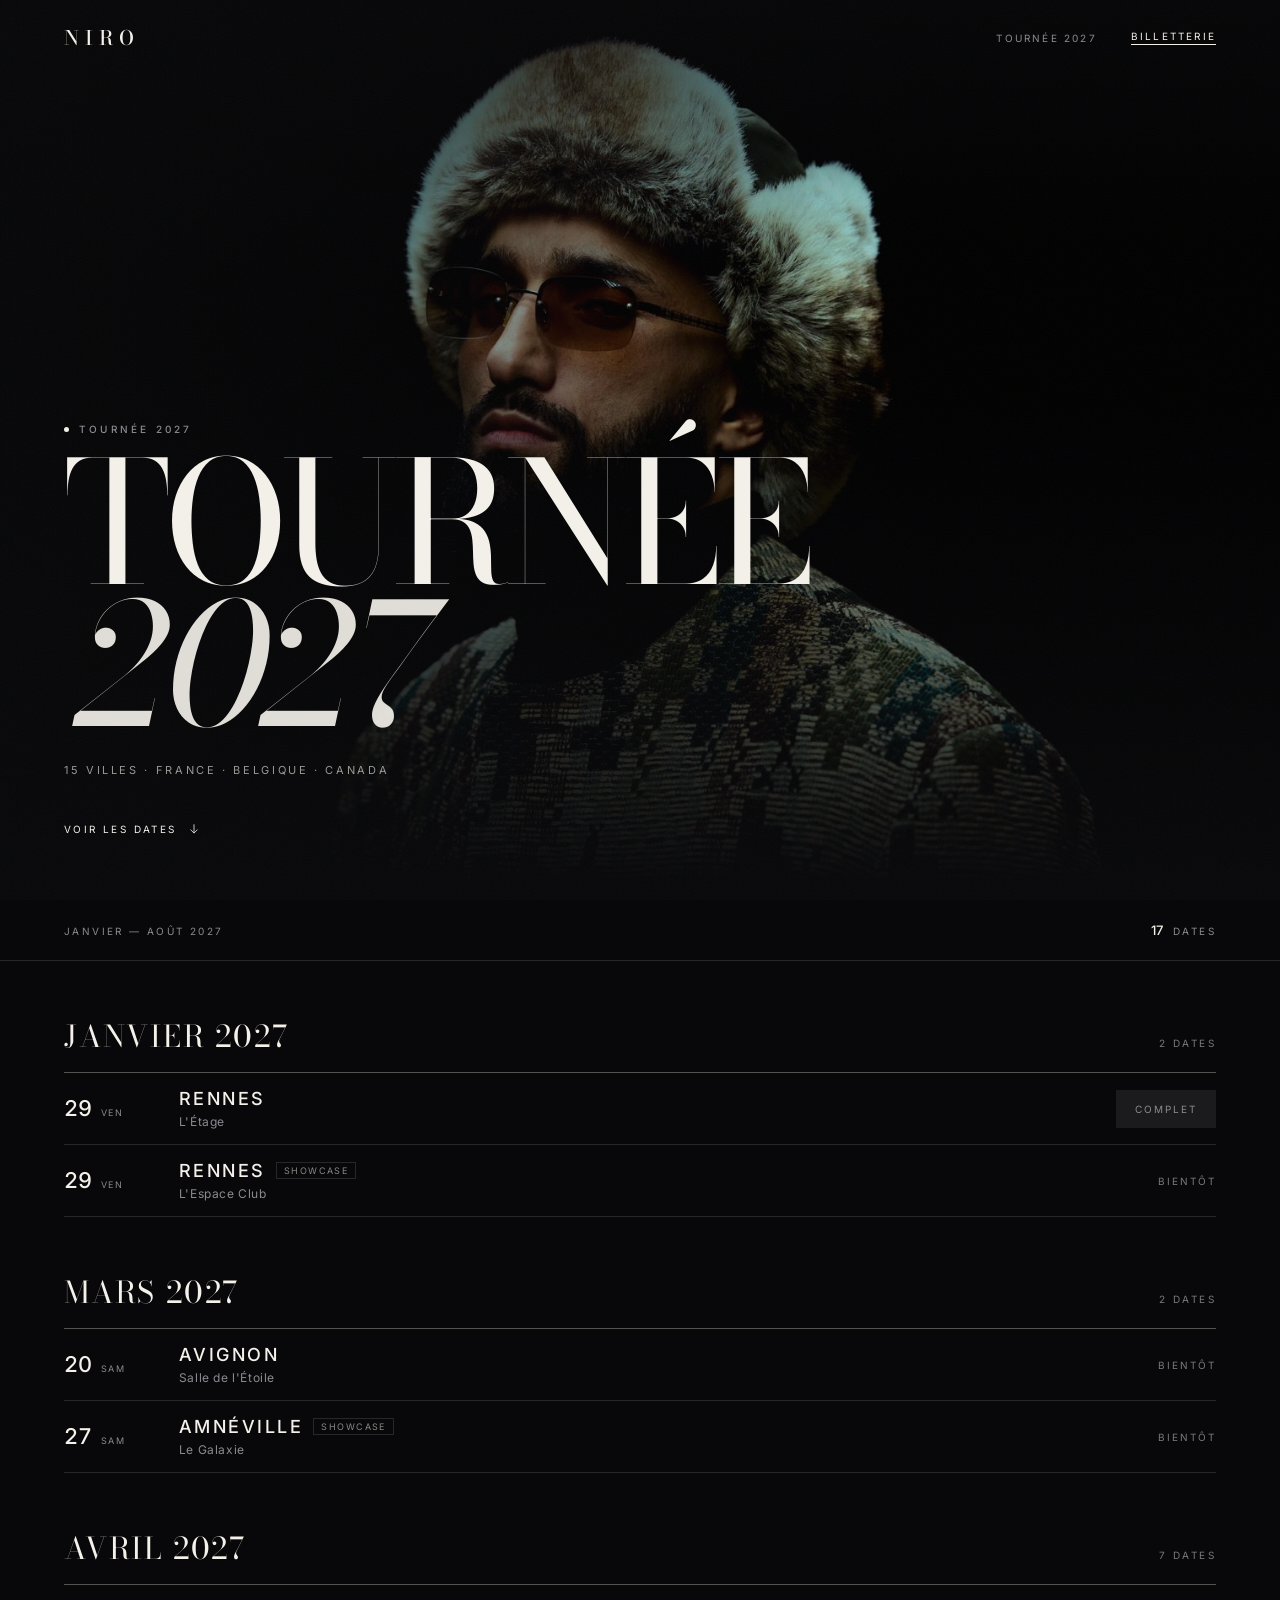
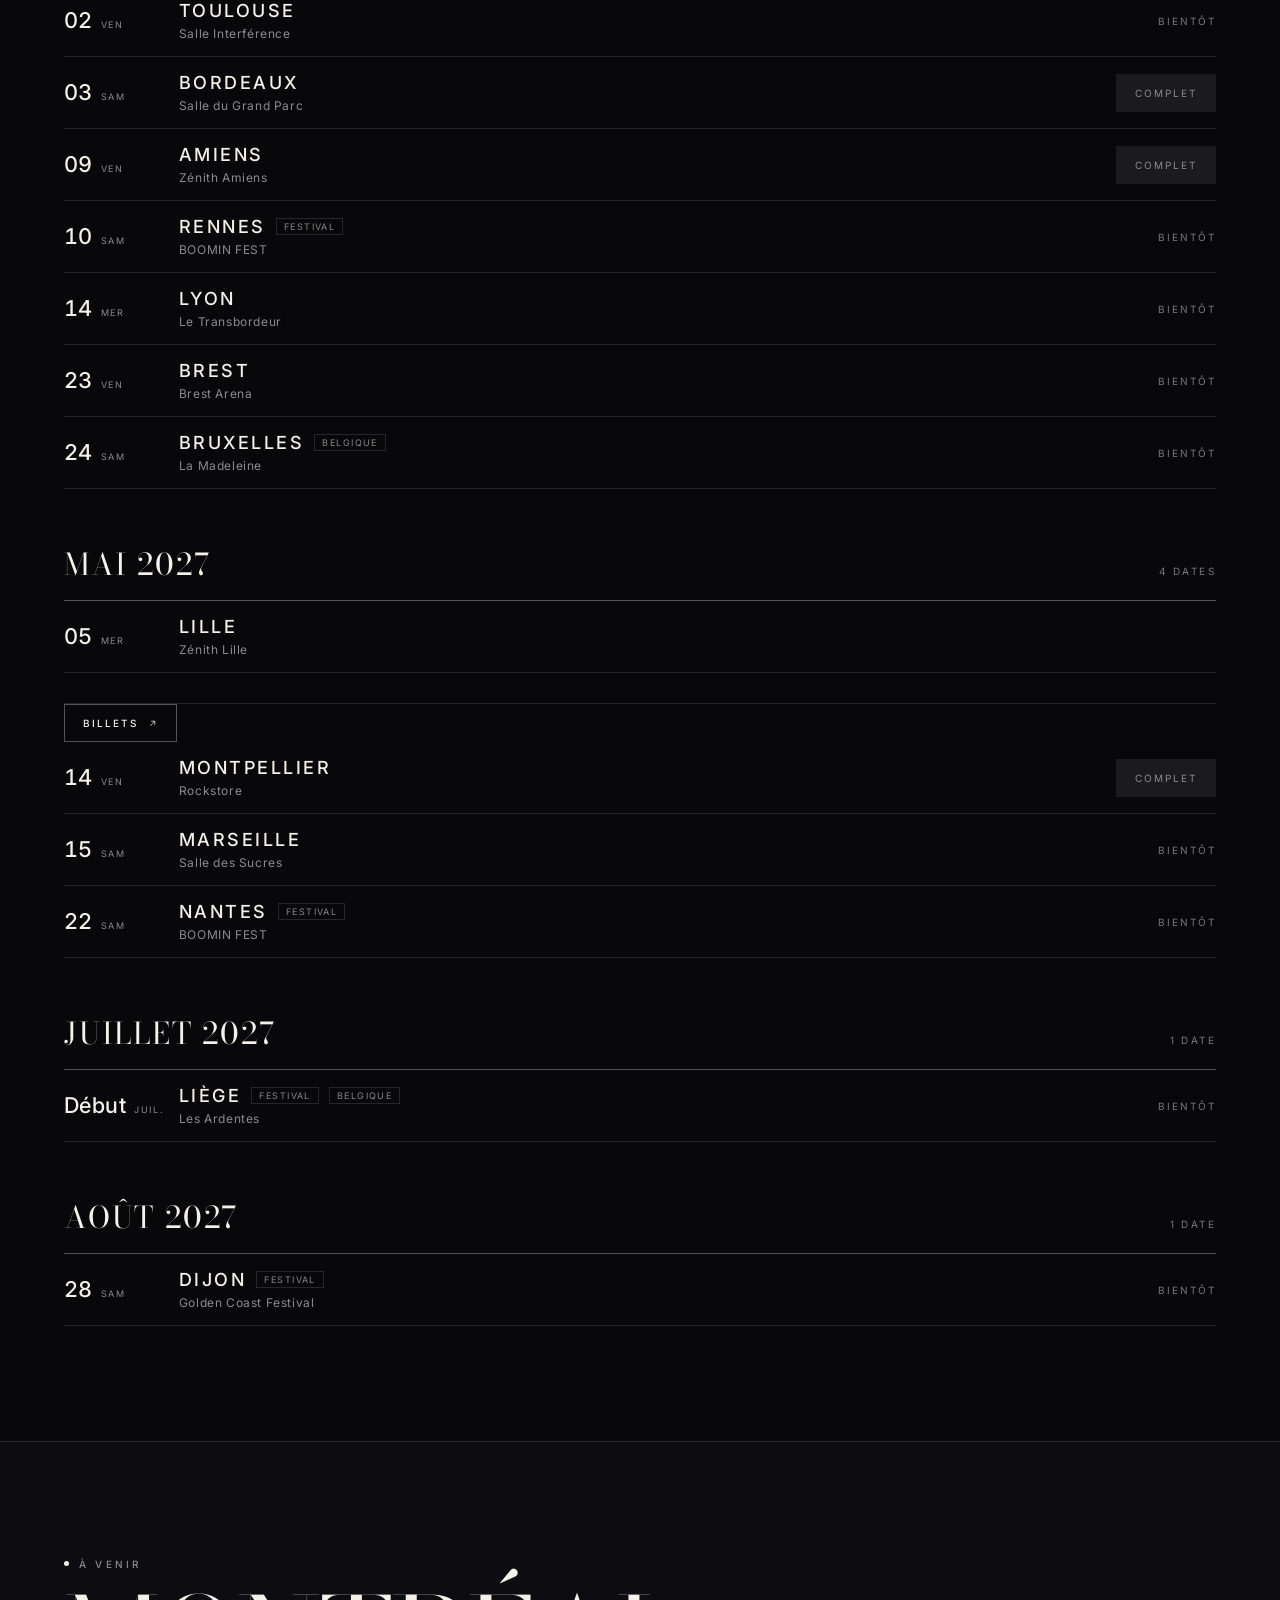
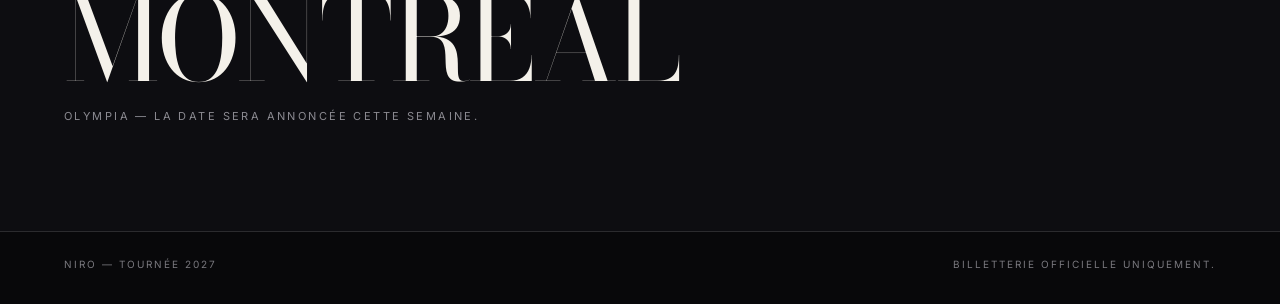
==== index.html @ e4d29508 "Sépare le concert à L'Étage et le showcase à l'Espace Club" ====
<!doctype html>
<html lang="fr">
<head>
  <meta charset="utf-8">
  <meta name="viewport" content="width=device-width, initial-scale=1">
  <title>NIRO — Tournée 2027</title>
  <meta name="description" content="NIRO, tournée 2027. Toutes les dates, les villes et la billetterie officielle : Rennes, Avignon, Amnéville, Toulouse, Bordeaux, Amiens, Lyon, Brest, Bruxelles, Lille, Montpellier, Marseille, Nantes, Liège, Dijon, Montréal.">
  <meta name="theme-color" content="#08080a">
  <meta property="og:type" content="website">
  <meta property="og:title" content="NIRO — Tournée 2027">
  <meta property="og:description" content="Toutes les dates de la tournée 2027 et la billetterie officielle.">
  <meta property="og:image" content="assets/hero.jpg">
  <meta name="twitter:card" content="summary_large_image">
  <link rel="icon" href="data:image/svg+xml,%3Csvg xmlns='http://www.w3.org/2000/svg' viewBox='0 0 32 32'%3E%3Crect width='32' height='32' fill='%2308080a'/%3E%3Ctext x='16' y='23' font-family='Georgia,serif' font-size='20' fill='%23f4f1ea' text-anchor='middle'%3EN%3C/text%3E%3C/svg%3E">
  <link rel="preconnect" href="https://fonts.googleapis.com">
  <link rel="preconnect" href="https://fonts.gstatic.com" crossorigin>
  <link href="https://fonts.googleapis.com/css2?family=Bodoni+Moda:opsz,wght@6..96,400;6..96,500&family=Inter:wght@300;400;500;600&display=swap" rel="stylesheet">
  <link rel="stylesheet" href="styles.css">
</head>
<body>
  <a class="skip" href="#dates">Aller aux dates</a>

  <header class="site-head">
    <a class="wordmark" href="#top" aria-label="NIRO — accueil">NIRO</a>
    <div class="head-side">
      <span class="head-meta">Tournée 2027</span>
      <a class="head-cta" href="#dates">Billetterie</a>
    </div>
  </header>

  <main id="top">
    <section class="hero">
      <div class="hero-media">
        <img src="assets/hero.jpg" alt="Niro — visuel de la tournée 2027" width="1600" height="1067">
      </div>
      <div class="hero-veil" aria-hidden="true"></div>

      <div class="hero-content">
        <p class="eyebrow"><span class="eyebrow-dot" aria-hidden="true"></span>Tournée 2027</p>
        <h1 class="hero-title">
          <span>Tournée</span>
          <span>2027</span>
        </h1>
        <p class="hero-sub" id="hero-sub">France · Belgique · Canada</p>
        <a class="scroll-cue" href="#dates">
          Voir les dates
          <svg viewBox="0 0 24 24" aria-hidden="true"><path d="M12 4v15M6 13l6 6 6-6"/></svg>
        </a>
      </div>
    </section>

    <div class="summary" aria-hidden="true">
      <span id="summary-range">Janvier — Août 2027</span>
      <span class="summary-right"><b id="summary-count">17</b> dates</span>
    </div>

    <section class="dates" id="dates" aria-labelledby="dates-title">
      <h2 class="visually-hidden" id="dates-title">Dates de la tournée 2027</h2>
      <div id="tour-list"></div>
      <noscript>
        <p class="noscript">Active JavaScript pour afficher les dates, ou consulte la billetterie officielle.</p>
      </noscript>
    </section>

    <section class="tba" aria-labelledby="tba-title">
      <div class="tba-inner">
        <p class="eyebrow"><span class="eyebrow-dot" aria-hidden="true"></span>À venir</p>
        <h2 class="tba-city" id="tba-title">Montréal</h2>
        <p class="tba-text">Olympia — la date sera annoncée cette semaine.</p>
      </div>
    </section>
  </main>

  <footer class="site-foot">
    <span>NIRO — Tournée 2027</span>
    <span class="foot-note">Billetterie officielle uniquement.</span>
  </footer>

  <script src="tour.js"></script>
</body>
</html>
---- styles.css ----
:root {
  /* Design tokens (valeurs par défaut = identité du site) */
  --site-bg: #08080a;
  --site-fg: #f4f1ea;
  --site-surface: #0d0d11;
  --site-muted: #8b8a91;
  --site-border: rgba(244, 241, 234, 0.13);
  --site-accent: #f4f1ea;
  --site-on-accent: #08080a;
  --site-font: "Inter", -apple-system, BlinkMacSystemFont, "Segoe UI", sans-serif;
  --site-radius: 0px;
  --site-space: 1;
  --site-type: 1;
  --site-motion: 1;

  --bg: var(--site-bg);
  --bg-raise: var(--site-surface);
  --ink: var(--site-fg);
  --muted: var(--site-muted);
  --muted-dim: color-mix(in srgb, var(--site-muted) 86%, var(--site-bg));
  --line: var(--site-border);
  --line-strong: color-mix(in srgb, var(--site-fg) 32%, transparent);
  --display: "Bodoni Moda", "Times New Roman", Times, serif;
  --ui: var(--site-font);
  --gutter: calc(clamp(20px, 5vw, 76px) * var(--site-space, 1));
  --ease: cubic-bezier(0.16, 1, 0.3, 1);
}

*,
*::before,
*::after { box-sizing: border-box; }

html {
  scroll-behavior: smooth;
  scroll-padding-top: 84px;
  -webkit-text-size-adjust: 100%;
}

body {
  margin: 0;
  background: var(--bg);
  color: var(--ink);
  font-family: var(--ui);
  font-size: calc(16px * var(--site-type, 1));
  font-weight: 400;
  -webkit-font-smoothing: antialiased;
  overflow-x: hidden;
}

body::after {
  content: "";
  position: fixed;
  inset: 0;
  pointer-events: none;
  z-index: 90;
  opacity: 0.035;
  background-image: url("data:image/svg+xml,%3Csvg xmlns='http://www.w3.org/2000/svg' width='160' height='160'%3E%3Cfilter id='n'%3E%3CfeTurbulence type='fractalNoise' baseFrequency='0.85' numOctaves='3'/%3E%3C/filter%3E%3Crect width='160' height='160' filter='url(%23n)'/%3E%3C/svg%3E");
}

img { display: block; max-width: 100%; }

a { color: inherit; text-decoration: none; }

.visually-hidden {
  position: absolute;
  width: 1px; height: 1px;
  margin: -1px; padding: 0;
  overflow: hidden;
  clip: rect(0 0 0 0);
  white-space: nowrap;
}

.skip {
  position: absolute;
  left: -999px;
  top: 12px;
  z-index: 200;
  padding: 10px 16px;
  background: var(--ink);
  color: var(--bg);
  font-size: 12px;
  letter-spacing: 0.1em;
  text-transform: uppercase;
}
.skip:focus { left: 12px; }

/* ---------- header ---------- */

.site-head {
  position: fixed;
  inset: 0 0 auto;
  z-index: 80;
  display: flex;
  align-items: center;
  justify-content: space-between;
  gap: 16px;
  padding: calc(22px * var(--site-space, 1)) var(--gutter);
  transition: background-color 0.4s ease, padding 0.4s var(--ease), border-color 0.4s ease;
  border-bottom: 1px solid transparent;
}

.site-head.is-stuck {
  padding-top: 14px;
  padding-bottom: 14px;
  background: rgba(8, 8, 10, 0.78);
  backdrop-filter: blur(14px);
  -webkit-backdrop-filter: blur(14px);
  border-bottom-color: var(--line);
}

.wordmark {
  font-family: var(--display);
  font-size: 20px;
  font-weight: 500;
  letter-spacing: 0.3em;
  padding-right: 0.3em;
}

.head-side {
  display: flex;
  align-items: center;
  gap: clamp(16px, 3vw, 34px);
  font-size: 10px;
  letter-spacing: 0.22em;
  text-transform: uppercase;
}

.head-meta { color: var(--muted); }

.head-cta {
  position: relative;
  padding-bottom: 3px;
}
.head-cta::after {
  content: "";
  position: absolute;
  left: 0; right: 0; bottom: 0;
  height: 1px;
  background: currentColor;
  transform-origin: right;
  transition: transform 0.5s var(--ease);
}
.head-cta:hover::after { transform: scaleX(0); }

/* ---------- hero ---------- */

.hero {
  position: relative;
  min-height: 100svh;
  display: flex;
  align-items: flex-end;
  padding: 0 var(--gutter) clamp(40px, 7vh, 82px);
  overflow: hidden;
  background: #000;
}

.hero-media {
  position: absolute;
  inset: 0;
}

.hero-media img {
  width: 100%;
  height: 100%;
  object-fit: cover;
  object-position: 60% 22%;
  transform: scale(1.06);
  filter: contrast(1.04) saturate(0.94);
  animation: hero-drift calc(18s * var(--site-motion, 1)) ease-out forwards;
}

@keyframes hero-drift {
  to { transform: scale(1); }
}

.hero-veil {
  position: absolute;
  inset: 0;
  background:
    linear-gradient(180deg, rgba(8, 8, 10, 0.72) 0%, rgba(8, 8, 10, 0) 32%),
    linear-gradient(0deg, var(--bg) 2%, rgba(8, 8, 10, 0.55) 28%, rgba(8, 8, 10, 0) 62%),
    linear-gradient(90deg, rgba(8, 8, 10, 0.85) 0%, rgba(8, 8, 10, 0.35) 42%, rgba(8, 8, 10, 0) 72%);
}

.hero-content {
  position: relative;
  z-index: 2;
  max-width: 1100px;
}

.eyebrow {
  display: inline-flex;
  align-items: center;
  gap: 10px;
  margin: 0 0 18px;
  font-size: 10px;
  font-weight: 500;
  letter-spacing: 0.32em;
  text-transform: uppercase;
  color: var(--muted);
}

.eyebrow-dot {
  width: 5px;
  height: 5px;
  border-radius: 50%;
  background: var(--ink);
  animation: pulse 2.6s ease-in-out infinite;
}

@keyframes pulse {
  0%, 100% { opacity: 1; transform: scale(1); }
  50% { opacity: 0.35; transform: scale(0.75); }
}

.hero-title {
  margin: 0;
  font-family: var(--display);
  font-weight: 400;
  font-size: calc(clamp(58px, 13.2vw, 208px) * var(--site-type, 1));
  line-height: 0.84;
  letter-spacing: -0.035em;
  text-transform: uppercase;
}

.hero-title span {
  display: block;
  animation: rise 1.1s var(--ease) both;
}
.hero-title span:nth-child(1) { animation-delay: 0.05s; }
.hero-title span:nth-child(2) {
  animation-delay: 0.16s;
  font-style: italic;
  padding-left: 0.06em;
  color: rgba(244, 241, 234, 0.92);
}

@keyframes rise {
  from { opacity: 0; transform: translateY(0.16em); }
  to { opacity: 1; transform: translateY(0); }
}

.hero-sub {
  margin: 26px 0 0;
  font-size: 11px;
  letter-spacing: 0.24em;
  text-transform: uppercase;
  color: rgba(244, 241, 234, 0.62);
  animation: rise 1.1s var(--ease) 0.3s both;
}

.scroll-cue {
  display: inline-flex;
  align-items: center;
  gap: 10px;
  margin-top: clamp(26px, 5vh, 48px);
  font-size: 10px;
  letter-spacing: 0.24em;
  text-transform: uppercase;
  color: var(--ink);
  animation: rise 1.1s var(--ease) 0.4s both;
}

.scroll-cue svg {
  width: 14px;
  height: 14px;
  fill: none;
  stroke: currentColor;
  stroke-width: 1.4;
  transition: transform 0.5s var(--ease);
}
.scroll-cue:hover svg { transform: translateY(4px); }

/* ---------- summary bar ---------- */

.summary {
  display: flex;
  align-items: baseline;
  justify-content: space-between;
  gap: 16px;
  padding: calc(22px * var(--site-space, 1)) var(--gutter);
  border-bottom: 1px solid var(--line);
  font-size: 10px;
  letter-spacing: 0.24em;
  text-transform: uppercase;
  color: var(--muted);
}

.summary-right b {
  font-family: var(--ui);
  font-weight: 500;
  font-size: 13px;
  letter-spacing: 0;
  color: var(--ink);
  margin-right: 5px;
}

/* ---------- dates ---------- */

.dates {
  padding: 0 var(--gutter);
}

.month-head {
  display: flex;
  align-items: baseline;
  justify-content: space-between;
  gap: 16px;
  padding: calc(clamp(34px, 4.4vw, 52px) * var(--site-space, 1)) 0 calc(13px * var(--site-space, 1));
  border-bottom: 1px solid var(--line-strong);
}

.month-name {
  margin: 0;
  font-family: var(--display);
  font-weight: 400;
  font-size: calc(clamp(22px, 2.4vw, 30px) * var(--site-type, 1));
  letter-spacing: 0.06em;
  text-transform: uppercase;
}

.month-count {
  font-size: 10px;
  letter-spacing: 0.24em;
  text-transform: uppercase;
  color: var(--muted-dim);
}

.dates-list {
  list-style: none;
  margin: 0;
  padding: 0;
}

.date-row {
  opacity: 0;
  transform: translateY(14px);
  transition: opacity calc(0.8s * var(--site-motion, 1)) var(--ease), transform calc(0.8s * var(--site-motion, 1)) var(--ease), background-color 0.4s ease;
}
.date-row.is-in {
  opacity: 1;
  transform: none;
}

.date-link {
  position: relative;
  display: grid;
  grid-template-columns: 84px 1fr auto;
  align-items: center;
  gap: clamp(12px, 2.4vw, 32px);
  padding: calc(15px * var(--site-space, 1)) 0;
  border-bottom: 1px solid var(--line);
  transition: padding calc(0.5s * var(--site-motion, 1)) var(--ease);
}

a.date-link:hover,
a.date-link:focus-visible {
  padding-left: 14px;
  padding-right: 14px;
  background: rgba(244, 241, 234, 0.035);
  outline: none;
}

a.date-link::before {
  content: "";
  position: absolute;
  left: 0;
  top: 50%;
  width: 0;
  height: 1px;
  background: var(--ink);
  transform: translateY(-50%);
  transition: width 0.45s var(--ease);
}
a.date-link:hover::before,
a.date-link:focus-visible::before { width: 14px; }

.date-day {
  display: flex;
  align-items: baseline;
  gap: 0;
}

.date-num {
  font-family: var(--ui);
  font-size: calc(clamp(19px, 1.7vw, 22px) * var(--site-type, 1));
  font-weight: 500;
  line-height: 1;
  letter-spacing: 0.02em;
  font-variant-numeric: tabular-nums;
}

.date-wd {
  margin-left: 8px;
  font-size: 9px;
  letter-spacing: 0.18em;
  text-transform: uppercase;
  color: var(--muted);
}

.date-main { min-width: 0; }

.date-city {
  display: flex;
  align-items: center;
  flex-wrap: wrap;
  gap: 10px;
  font-size: calc(clamp(15px, 1.5vw, 18px) * var(--site-type, 1));
  font-weight: 500;
  letter-spacing: 0.14em;
  text-transform: uppercase;
}

.tag {
  display: inline-block;
  padding: 2px 7px;
  border: 1px solid var(--line);
  border-radius: var(--site-radius);
  font-size: 9px;
  font-weight: 400;
  letter-spacing: 0.16em;
  text-transform: uppercase;
  color: rgba(244, 241, 234, 0.55);
  white-space: nowrap;
}

.date-venue {
  margin: 5px 0 0;
  font-size: 12px;
  letter-spacing: 0.05em;
  color: var(--muted);
}

.date-action { justify-self: end; }

.btn {
  display: inline-flex;
  align-items: center;
  gap: 9px;
  padding: 12px 18px;
  border: 1px solid var(--line-strong);
  border-radius: var(--site-radius);
  font-size: 10px;
  font-weight: 500;
  letter-spacing: 0.2em;
  text-transform: uppercase;
  white-space: nowrap;
  transition: background-color calc(0.35s * var(--site-motion, 1)) ease, color calc(0.35s * var(--site-motion, 1)) ease, border-color calc(0.35s * var(--site-motion, 1)) ease;
}

.btn svg {
  width: 11px;
  height: 11px;
  fill: none;
  stroke: currentColor;
  stroke-width: 1.6;
  transition: transform 0.45s var(--ease);
}

.btn:hover {
  background: var(--site-accent);
  border-color: var(--site-accent);
  color: var(--site-on-accent);
}
.btn:hover svg { transform: translate(3px, -3px); }

.badge {
  display: inline-flex;
  align-items: center;
  padding: 12px 18px;
  font-size: 10px;
  letter-spacing: 0.2em;
  text-transform: uppercase;
  white-space: nowrap;
}

.badge--soldout {
  background: rgba(244, 241, 234, 0.08);
  color: var(--muted);
  border: 1px solid transparent;
  border-radius: var(--site-radius);
}

.badge--soon {
  padding-right: 0;
  color: var(--muted-dim);
}

.noscript {
  padding: 40px 0;
  color: var(--muted);
  font-size: 13px;
}

/* ---------- tba ---------- */

.tba {
  margin-top: clamp(60px, 9vw, 120px);
  padding: calc(clamp(52px, 9vw, 108px) * var(--site-space, 1)) var(--gutter);
  background: var(--bg-raise);
  border-top: 1px solid var(--line);
  border-bottom: 1px solid var(--line);
}

.tba-inner { max-width: 900px; }

.tba-city {
  margin: 0;
  font-family: var(--display);
  font-weight: 400;
  font-size: calc(clamp(46px, 9vw, 120px) * var(--site-type, 1));
  line-height: 0.9;
  letter-spacing: -0.02em;
  text-transform: uppercase;
}

.tba-text {
  margin: 18px 0 0;
  font-size: 11px;
  letter-spacing: 0.22em;
  text-transform: uppercase;
  color: var(--muted);
}

/* ---------- mentions légales ---------- */

.legal {
  max-width: 820px;
  margin: 0 auto;
  padding: calc(clamp(72px, 12vw, 140px) * var(--site-space, 1)) var(--gutter) 0;
  font-size: 15px;
  line-height: 1.75;
  color: var(--muted);
}

.legal-title {
  margin: 18px 0 clamp(36px, 6vw, 64px);
  font-family: var(--display);
  font-weight: 400;
  font-size: calc(clamp(40px, 7vw, 76px) * var(--site-type, 1));
  line-height: 0.95;
  letter-spacing: -0.02em;
  color: var(--ink);
}

.legal section {
  padding: calc(26px * var(--site-space, 1)) 0;
  border-top: 1px solid var(--line);
}

.legal h2 {
  margin: 0 0 14px;
  font-family: var(--ui);
  font-size: 10px;
  font-weight: 500;
  letter-spacing: 0.2em;
  text-transform: uppercase;
  color: var(--ink);
}

.legal p { margin: 0 0 12px; }
.legal p:last-child { margin-bottom: 0; }

.legal-list { margin: 0; }

.legal-list > div {
  display: grid;
  grid-template-columns: 200px 1fr;
  gap: 12px;
  padding: 6px 0;
}

.legal-list dt {
  font-size: 11px;
  letter-spacing: 0.12em;
  text-transform: uppercase;
  color: var(--muted-dim);
}

.legal-list dd { margin: 0; }

.fill {
  border-bottom: 1px dashed var(--line-strong);
  color: var(--ink);
}

/* ---------- footer ---------- */

.site-foot {
  display: flex;
  flex-wrap: wrap;
  justify-content: space-between;
  gap: 10px 24px;
  padding: 26px var(--gutter) 34px;
  font-size: 10px;
  letter-spacing: 0.2em;
  text-transform: uppercase;
  color: var(--muted-dim);
}

/* ---------- responsive ---------- */

@media (max-width: 720px) {
  .site-head { padding-top: 16px; padding-bottom: 16px; }
  .head-meta { display: none; }

  .hero { min-height: 94svh; align-items: flex-end; }
  .hero-media img { object-position: 58% 16%; }
  .hero-veil {
    background:
      linear-gradient(180deg, rgba(8, 8, 10, 0.6) 0%, rgba(8, 8, 10, 0) 26%),
      linear-gradient(0deg, var(--bg) 1%, rgba(8, 8, 10, 0.72) 34%, rgba(8, 8, 10, 0) 68%);
  }

  .date-link {
    grid-template-columns: 54px 1fr auto;
    gap: 14px;
    padding: 18px 0;
  }
  .date-day { display: block; }
  .date-num { font-size: 17px; }
  .date-wd { display: block; margin: 2px 0 0; font-size: 8px; letter-spacing: 0.14em; }
  .date-city { font-size: 14px; letter-spacing: 0.1em; gap: 7px; }
  .legal-list > div { grid-template-columns: 1fr; gap: 2px; }
  .date-venue { font-size: 11px; margin-top: 4px; }
  .tag { padding: 1px 5px; font-size: 8px; }

  .btn, .badge { padding: 10px 12px; font-size: 9px; letter-spacing: 0.14em; }
  .btn svg { display: none; }
  .badge--soon { padding-right: 0; }

  a.date-link:hover, a.date-link:focus-visible { padding-left: 0; padding-right: 0; }
  a.date-link:hover::before, a.date-link:focus-visible::before { width: 0; }
}

@media (max-width: 360px) {
  .date-city { font-size: 13px; }
  .btn, .badge { padding: 9px 10px; font-size: 8px; }
}

@media (prefers-reduced-motion: reduce) {
  html { scroll-behavior: auto; }
  *, *::before, *::after {
    animation-duration: 0.001s !important;
    animation-delay: 0s !important;
    transition-duration: 0.001s !important;
  }
  .date-row { opacity: 1; transform: none; }
}
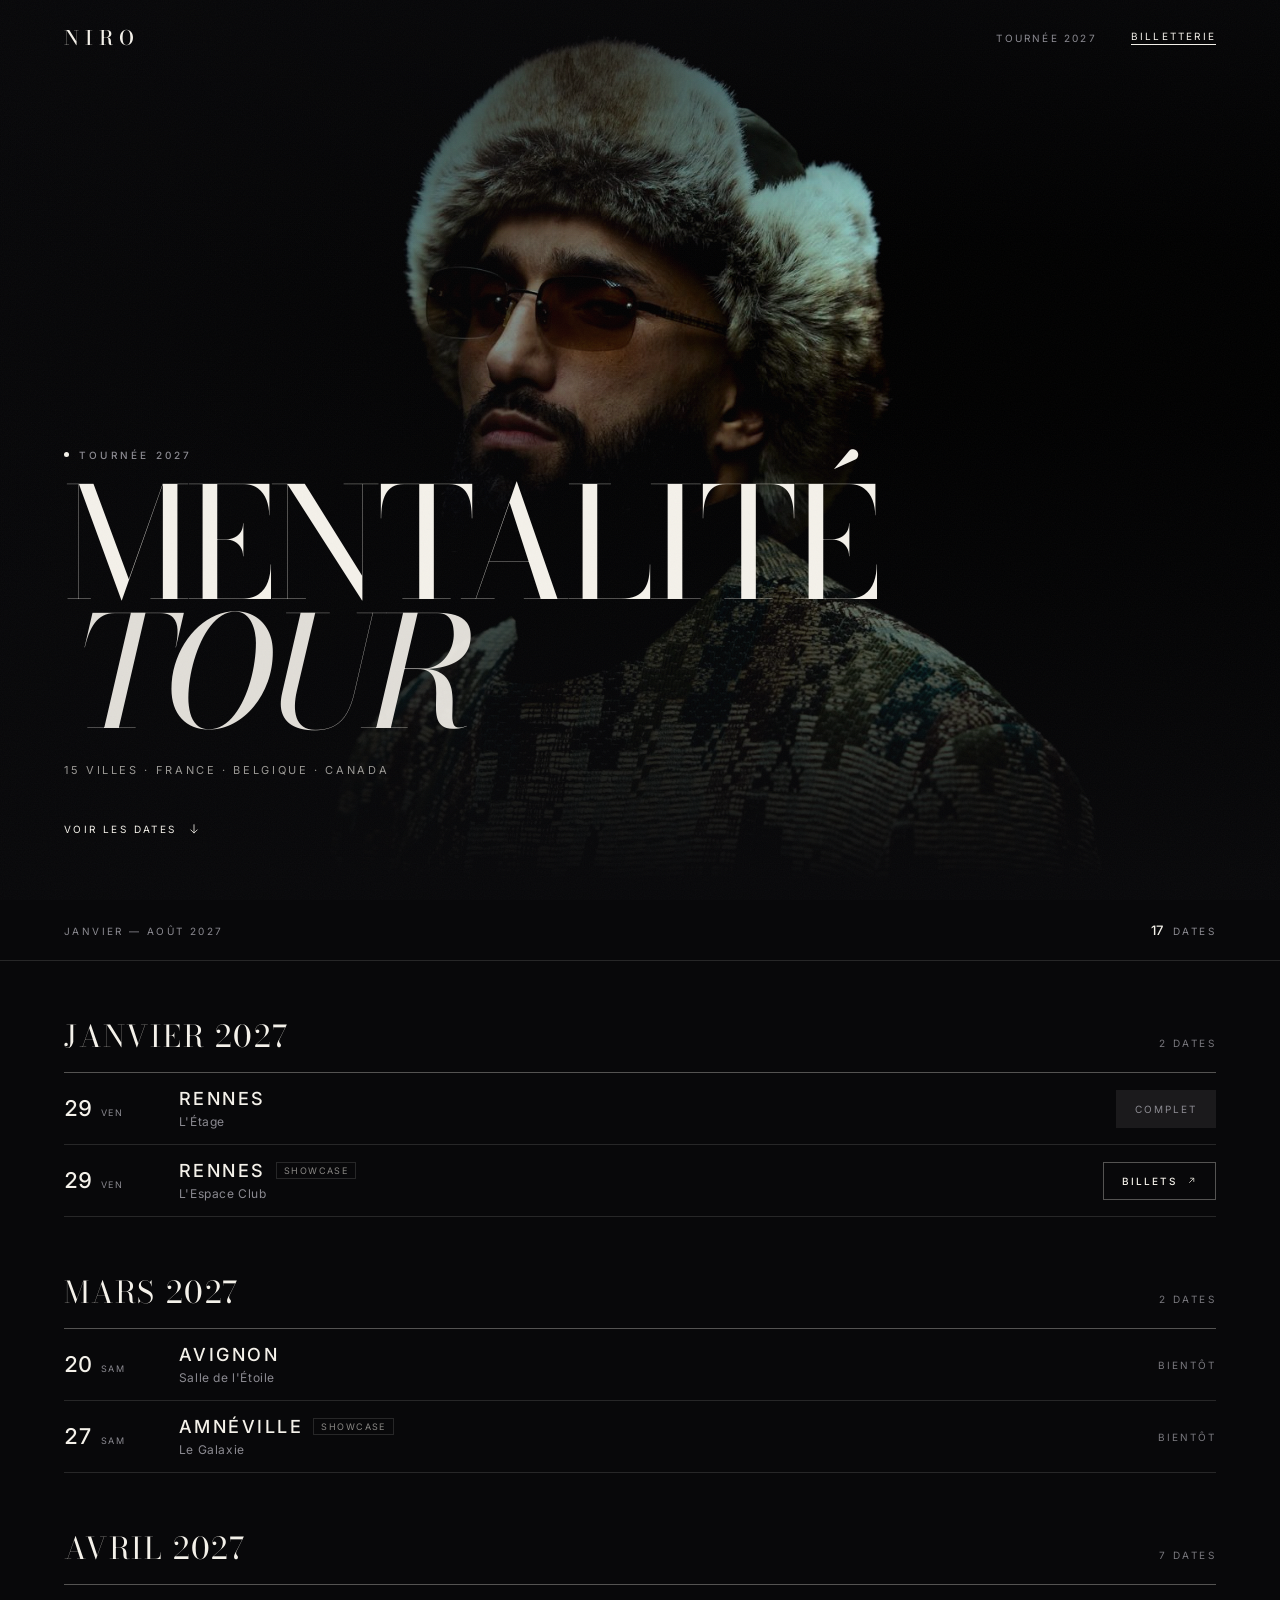
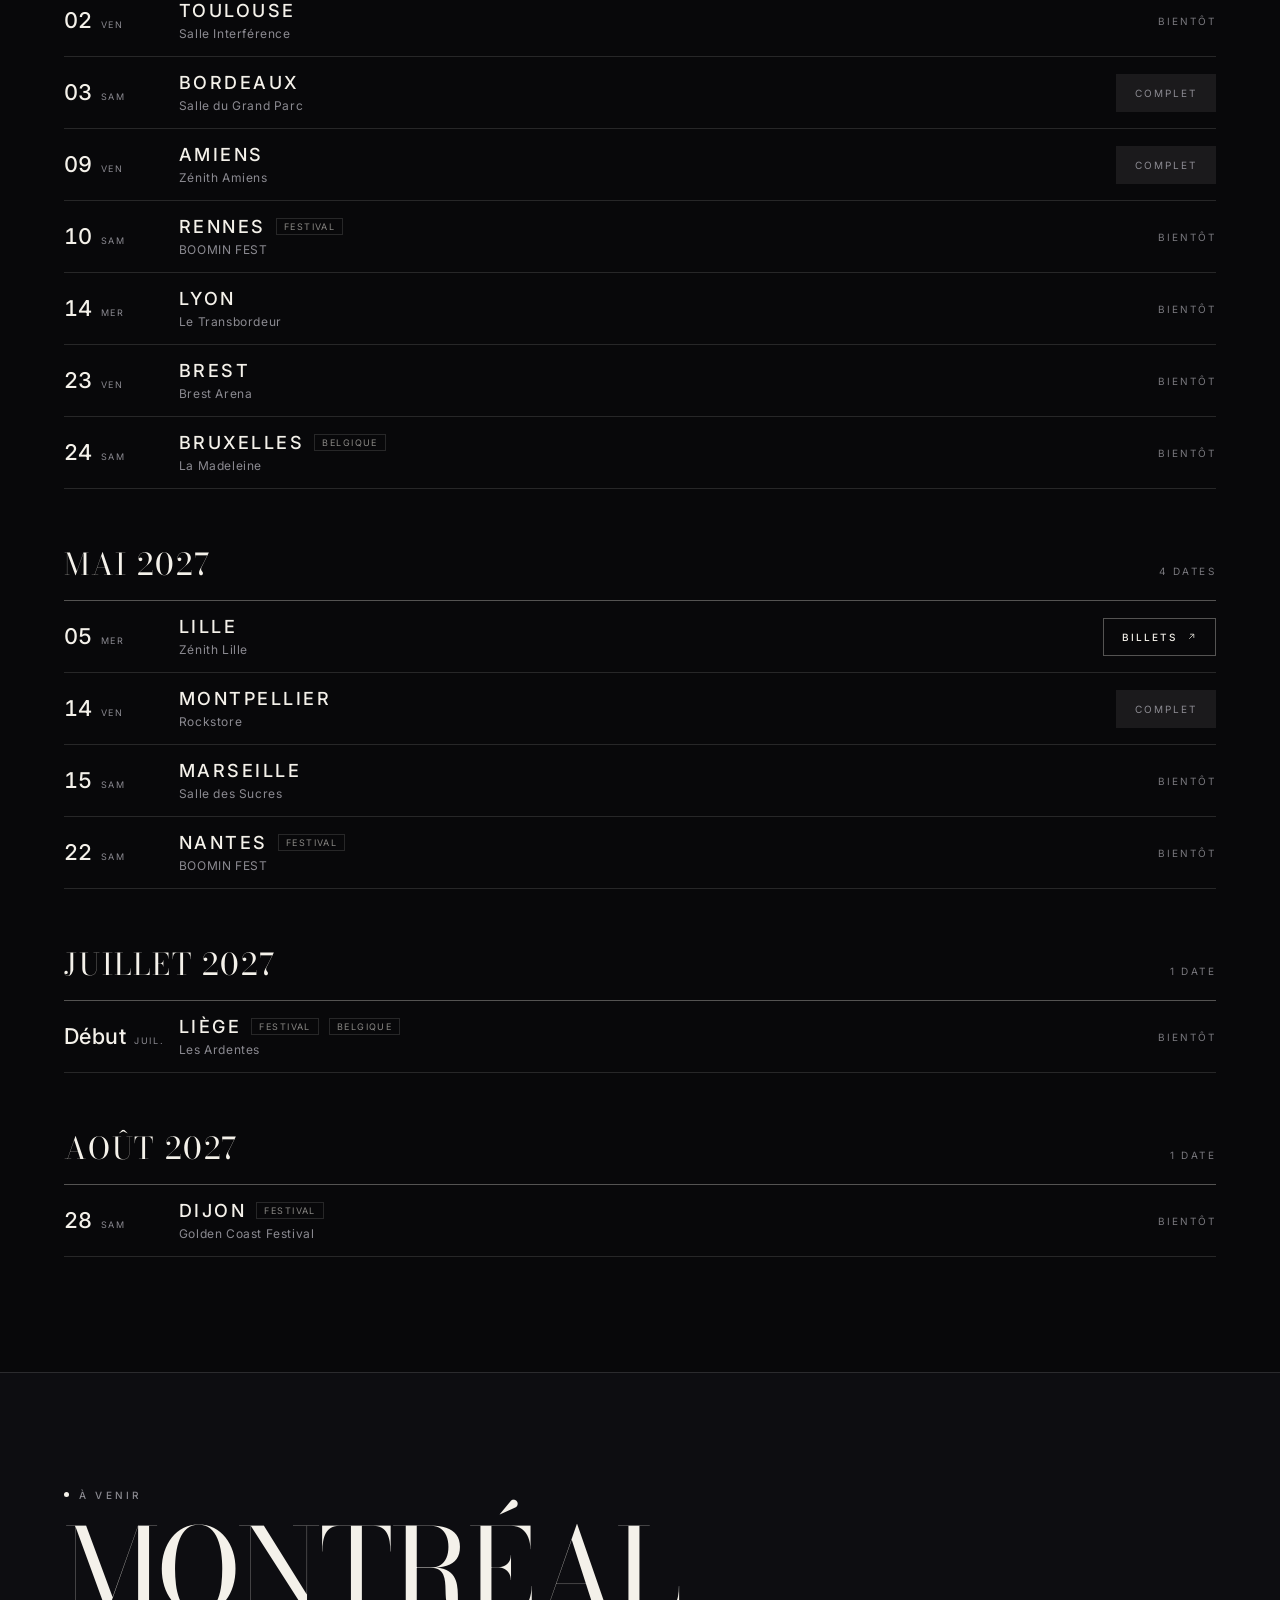
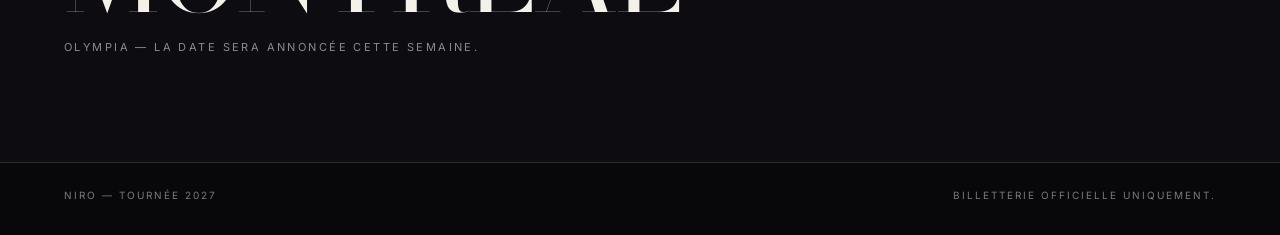
==== commit 0d6ed698: "Titre héros : Mentalité Tour" ====
--- a/index.html
+++ b/index.html
@@ -3,11 +3,11 @@
 <head>
   <meta charset="utf-8">
   <meta name="viewport" content="width=device-width, initial-scale=1">
-  <title>NIRO — Tournée 2027</title>
+  <title>NIRO — Mentalité Tour 2027</title>
   <meta name="description" content="NIRO, tournée 2027. Toutes les dates, les villes et la billetterie officielle : Rennes, Avignon, Amnéville, Toulouse, Bordeaux, Amiens, Lyon, Brest, Bruxelles, Lille, Montpellier, Marseille, Nantes, Liège, Dijon, Montréal.">
   <meta name="theme-color" content="#08080a">
   <meta property="og:type" content="website">
-  <meta property="og:title" content="NIRO — Tournée 2027">
+  <meta property="og:title" content="NIRO — Mentalité Tour 2027">
   <meta property="og:description" content="Toutes les dates de la tournée 2027 et la billetterie officielle.">
   <meta property="og:image" content="assets/hero.jpg">
   <meta name="twitter:card" content="summary_large_image">
@@ -38,8 +38,8 @@
       <div class="hero-content">
         <p class="eyebrow"><span class="eyebrow-dot" aria-hidden="true"></span>Tournée 2027</p>
         <h1 class="hero-title">
-          <span>Tournée</span>
-          <span>2027</span>
+          <span>Mentalité</span>
+          <span>Tour</span>
         </h1>
         <p class="hero-sub" id="hero-sub">France · Belgique · Canada</p>
         <a class="scroll-cue" href="#dates">
--- a/styles.css
+++ b/styles.css
@@ -185,7 +185,7 @@
 .hero-content {
   position: relative;
   z-index: 2;
-  max-width: 1100px;
+  max-width: 1200px;
 }
 
 .eyebrow {
@@ -217,7 +217,7 @@
   margin: 0;
   font-family: var(--display);
   font-weight: 400;
-  font-size: calc(clamp(58px, 13.2vw, 208px) * var(--site-type, 1));
+  font-size: calc(clamp(52px, 12vw, 190px) * var(--site-type, 1));
   line-height: 0.84;
   letter-spacing: -0.035em;
   text-transform: uppercase;
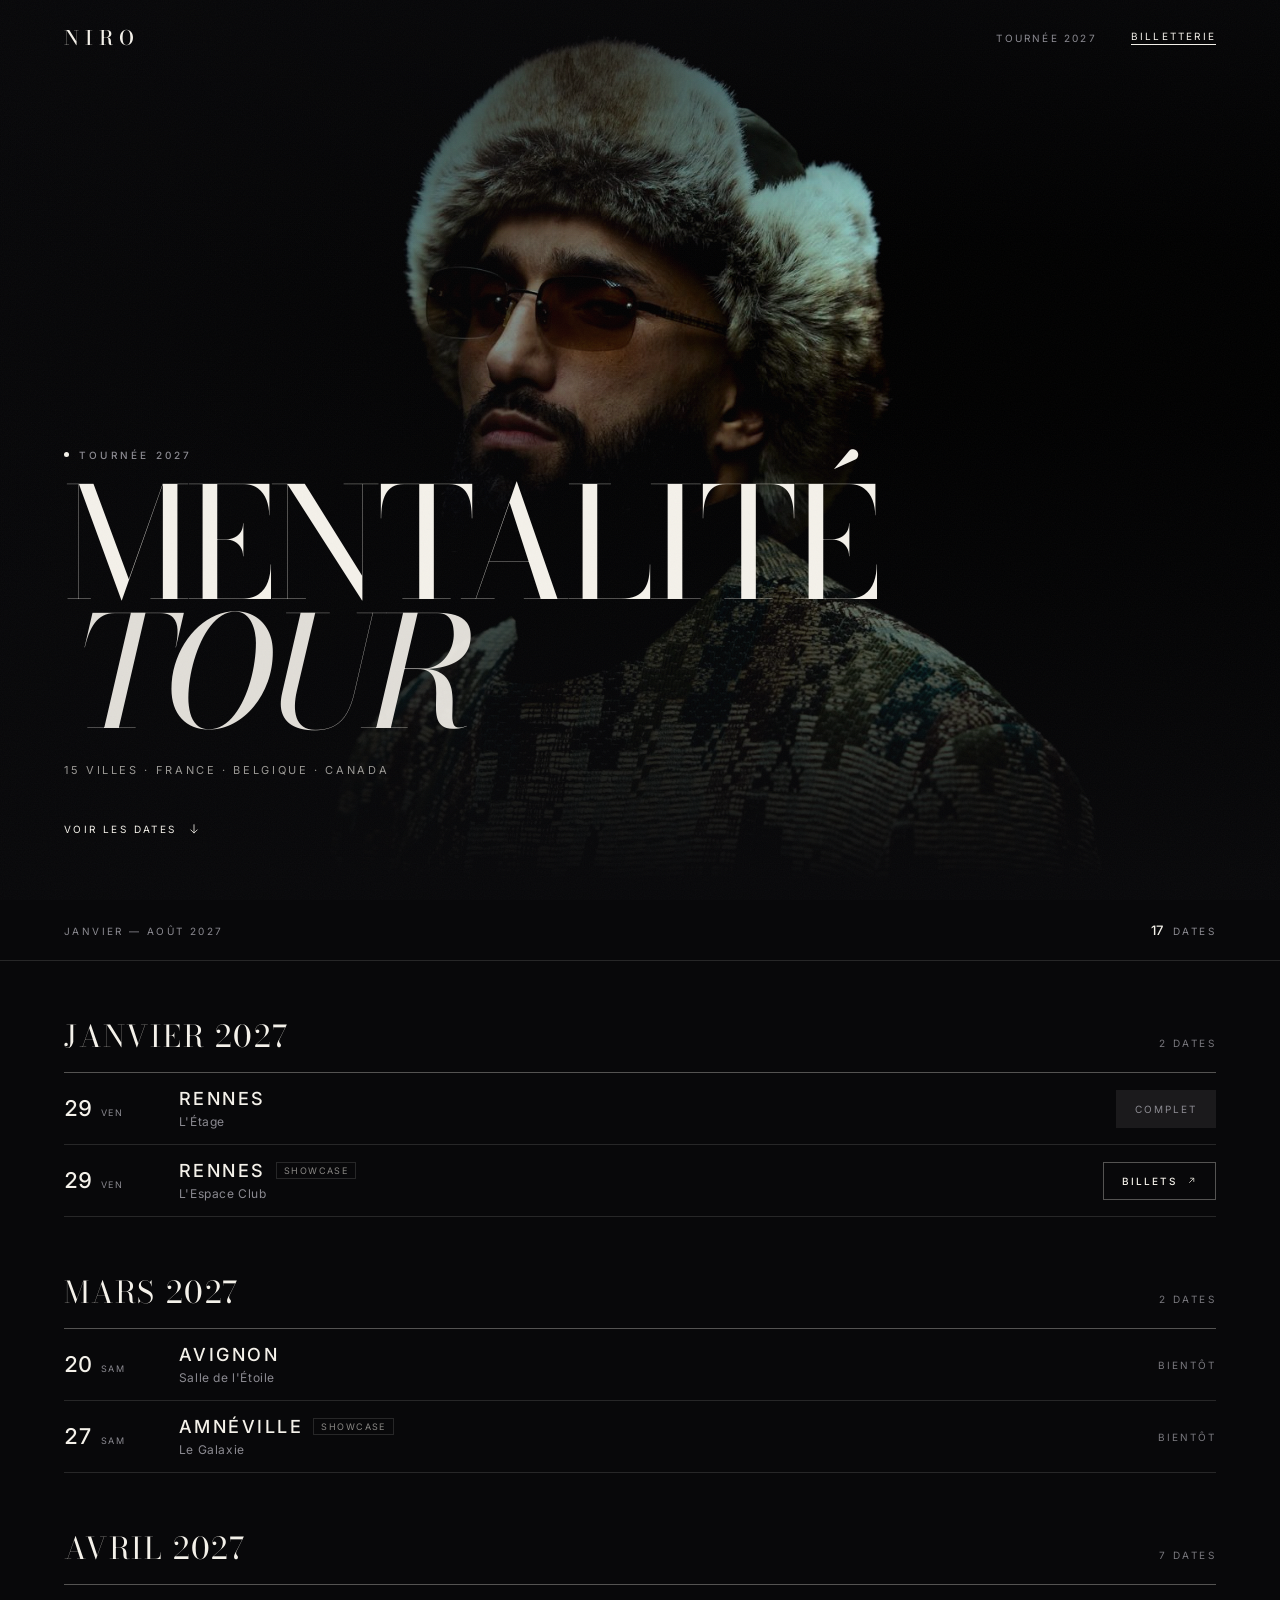
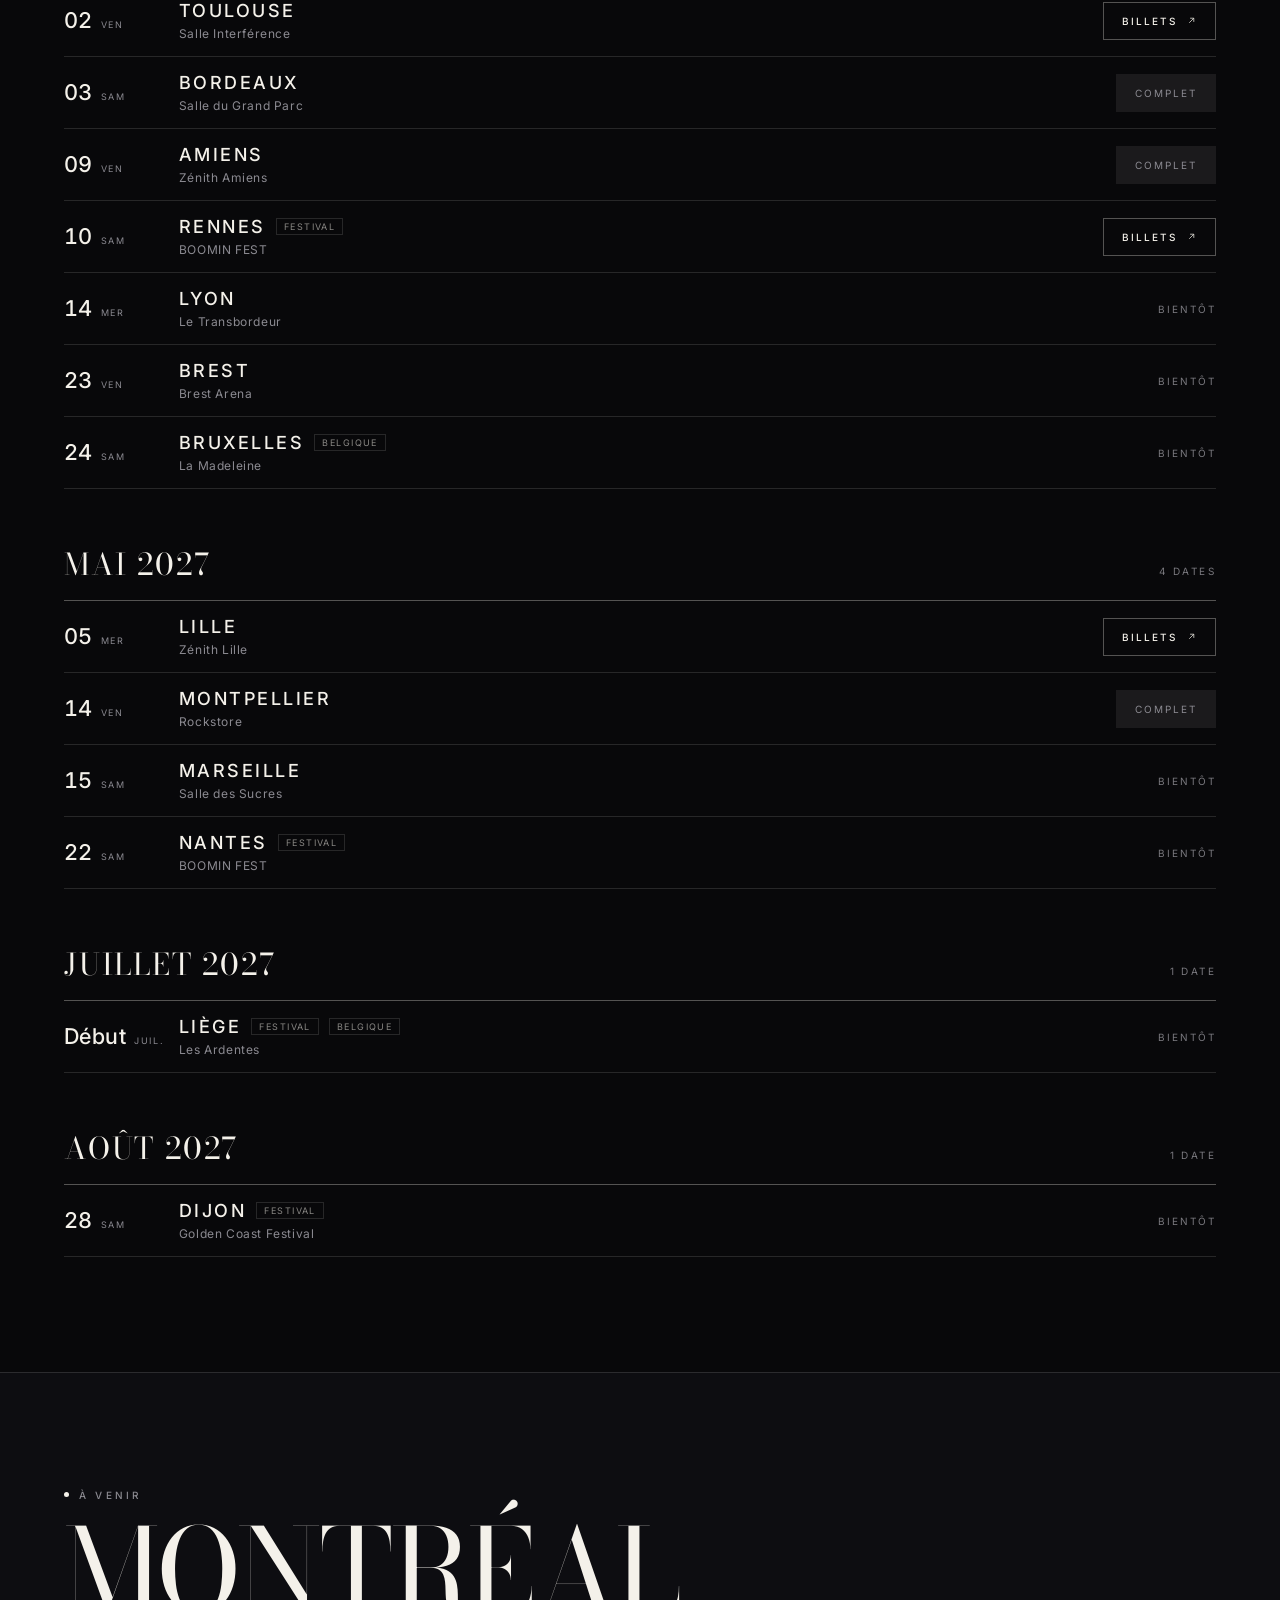
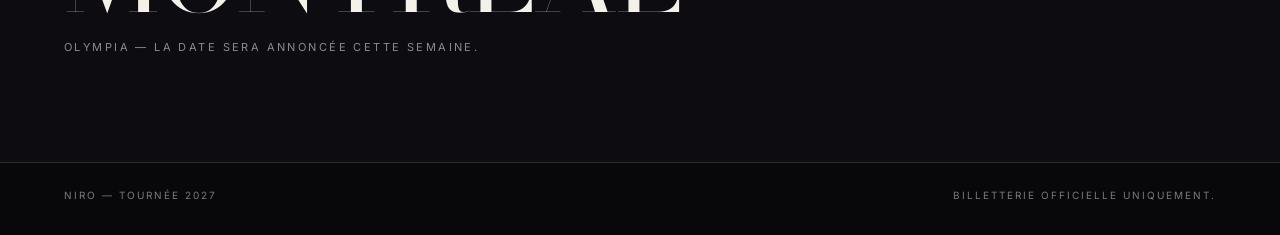
==== commit f3dbe3bb: "Billetterie Toulouse et BOOMIN FEST Rennes, script versionné" ====
--- a/index.html
+++ b/index.html
@@ -76,6 +76,6 @@
     <span class="foot-note">Billetterie officielle uniquement.</span>
   </footer>
 
-  <script src="tour.js"></script>
+  <script src="tour.js?v=2"></script>
 </body>
 </html>
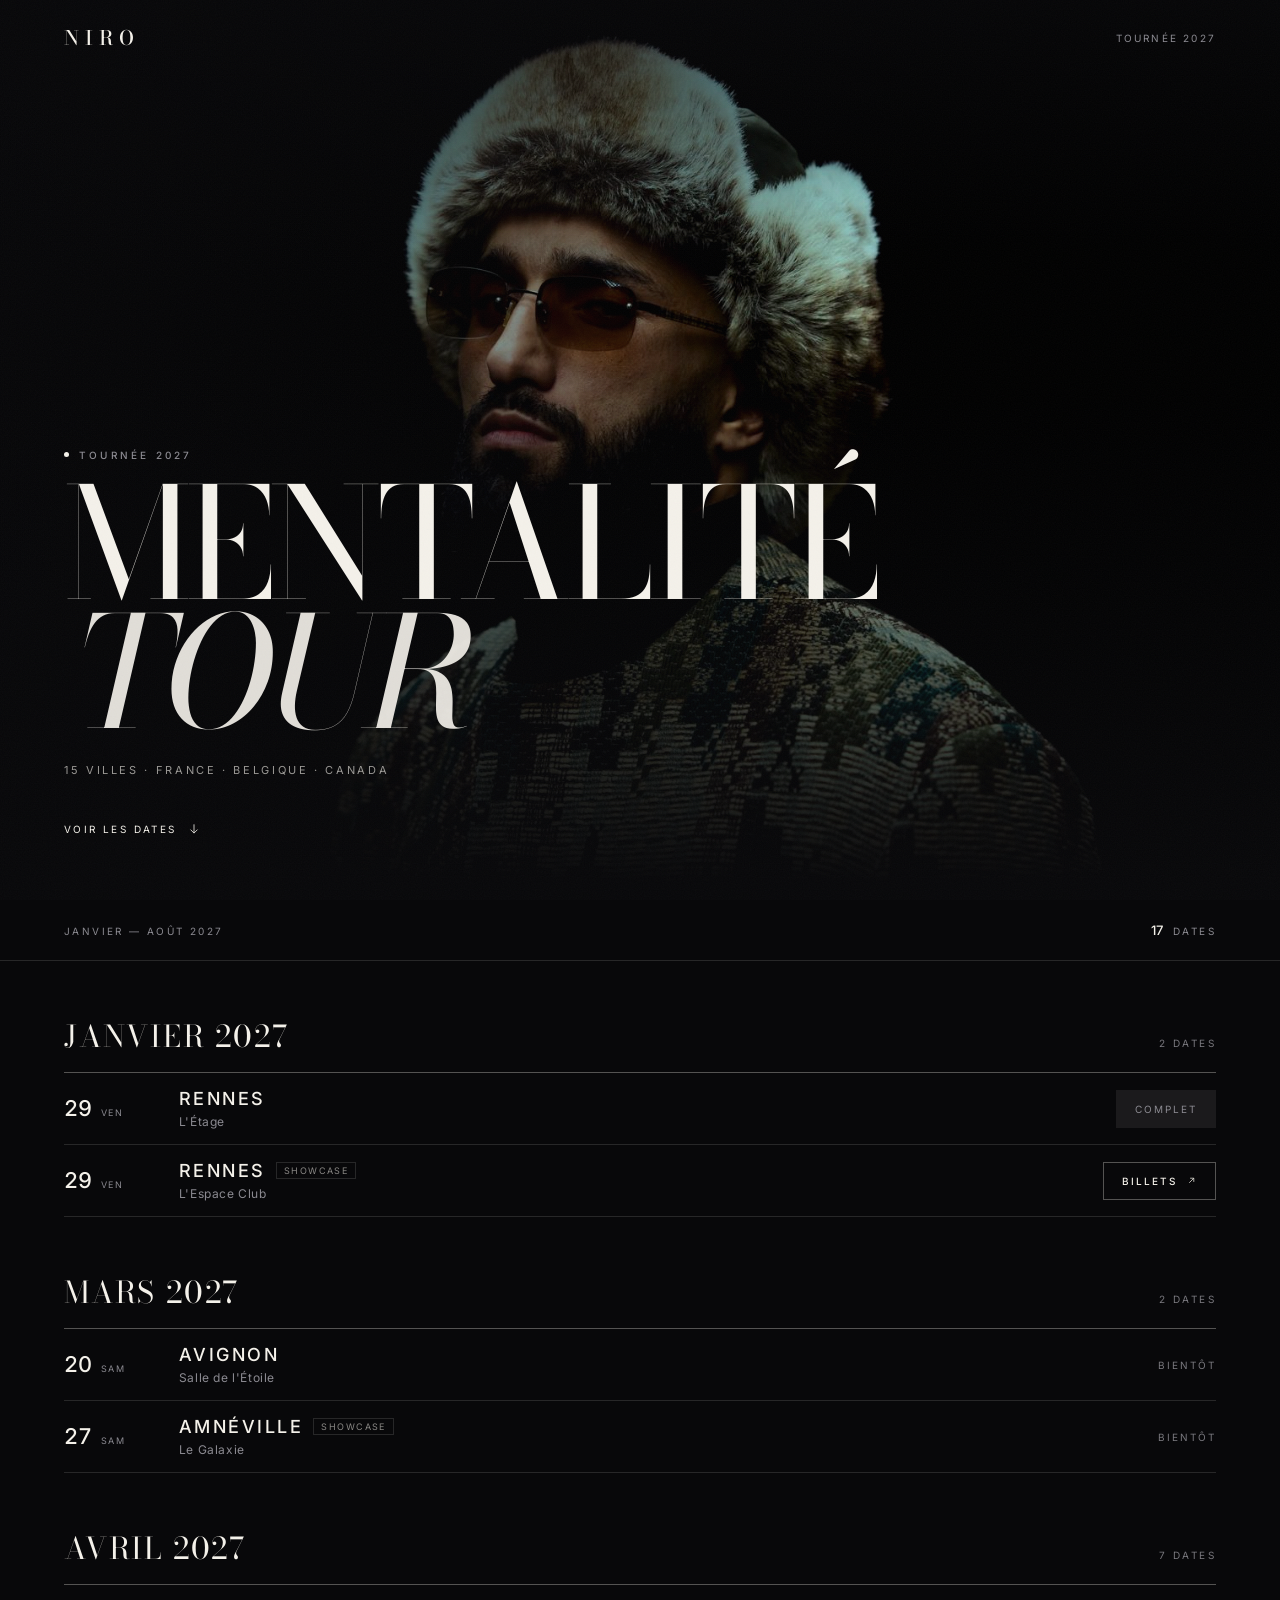
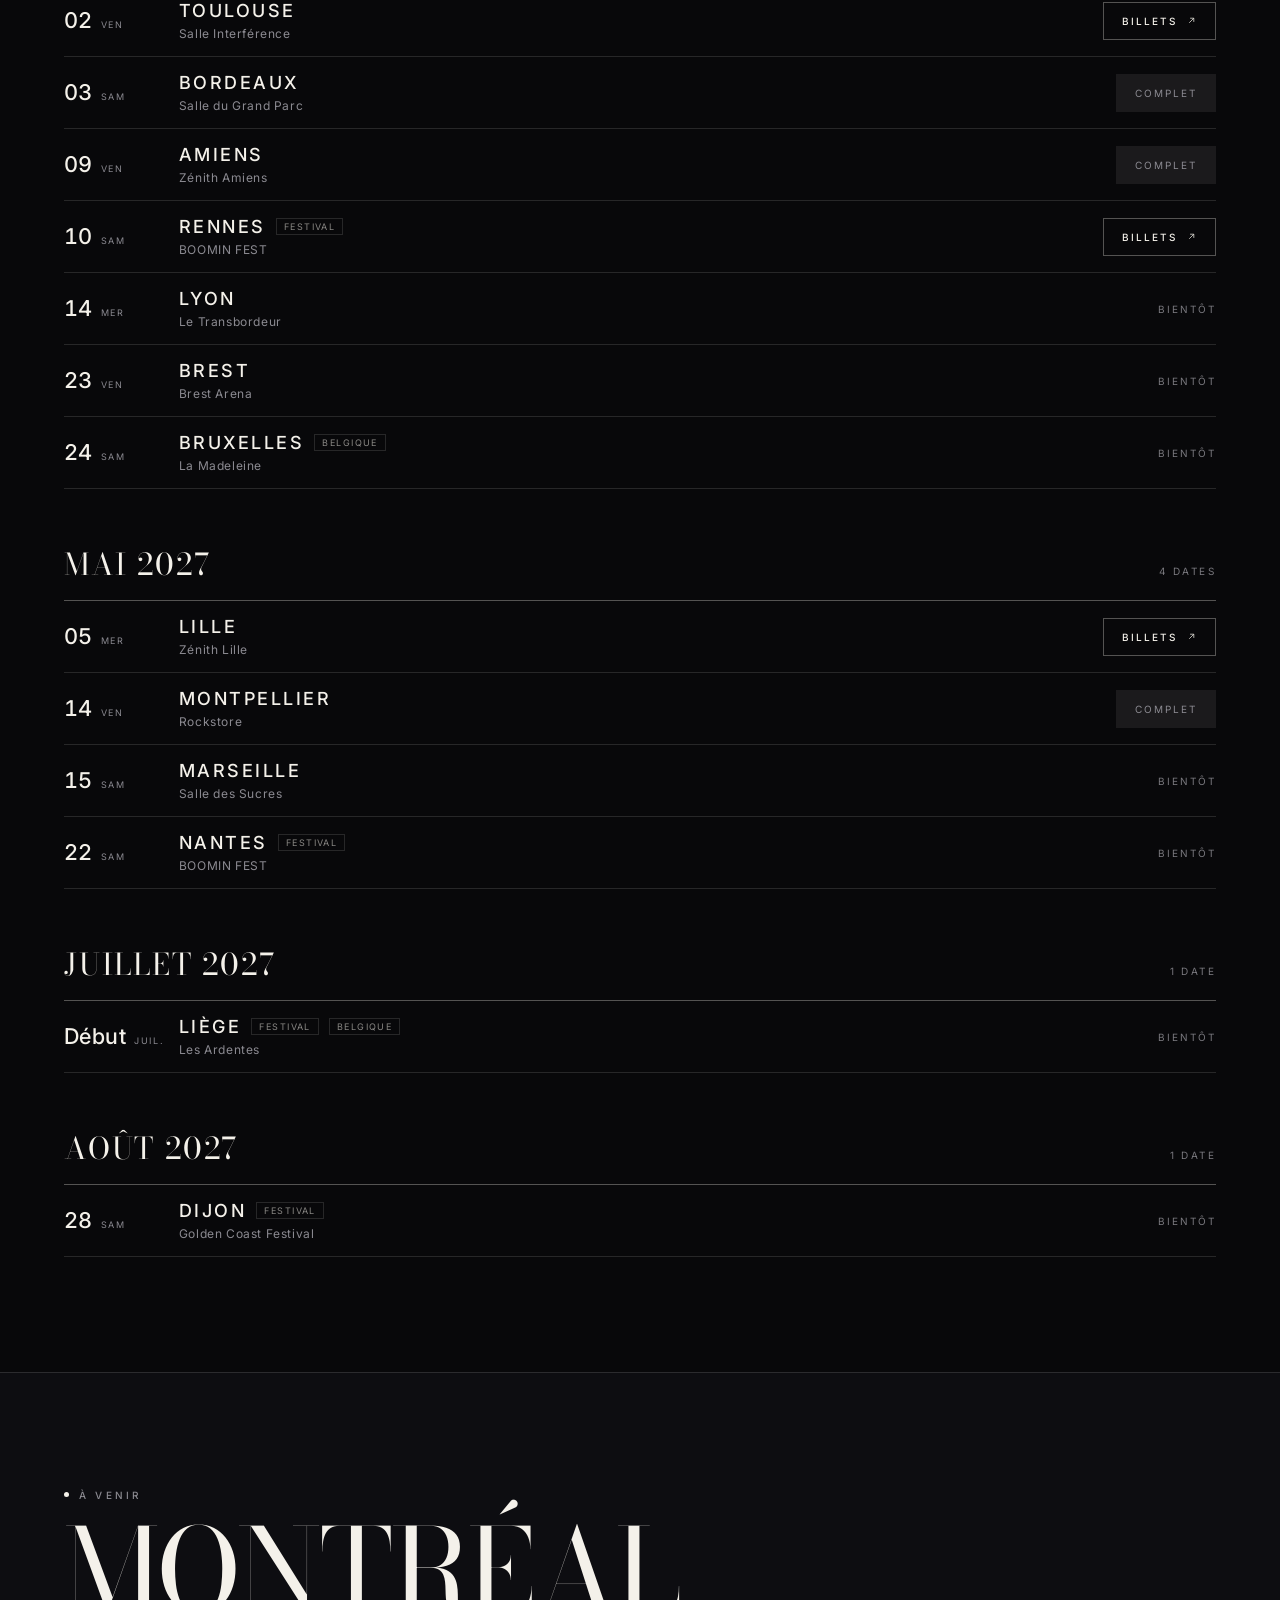
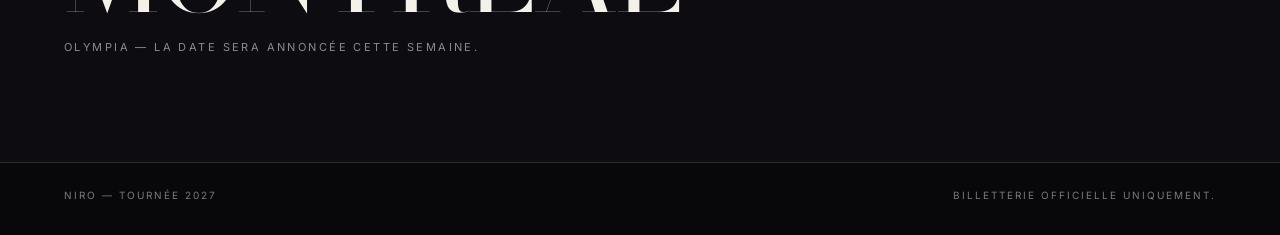
==== commit 1d5a6bd2: "Retire le lien Billetterie de l'en-tête" ====
--- a/index.html
+++ b/index.html
@@ -15,7 +15,7 @@
   <link rel="preconnect" href="https://fonts.googleapis.com">
   <link rel="preconnect" href="https://fonts.gstatic.com" crossorigin>
   <link href="https://fonts.googleapis.com/css2?family=Bodoni+Moda:opsz,wght@6..96,400;6..96,500&family=Inter:wght@300;400;500;600&display=swap" rel="stylesheet">
-  <link rel="stylesheet" href="styles.css">
+  <link rel="stylesheet" href="styles.css?v=2">
 </head>
 <body>
   <a class="skip" href="#dates">Aller aux dates</a>
@@ -24,7 +24,6 @@
     <a class="wordmark" href="#top" aria-label="NIRO — accueil">NIRO</a>
     <div class="head-side">
       <span class="head-meta">Tournée 2027</span>
-      <a class="head-cta" href="#dates">Billetterie</a>
     </div>
   </header>
 
--- a/styles.css
+++ b/styles.css
@@ -127,21 +127,6 @@
 
 .head-meta { color: var(--muted); }
 
-.head-cta {
-  position: relative;
-  padding-bottom: 3px;
-}
-.head-cta::after {
-  content: "";
-  position: absolute;
-  left: 0; right: 0; bottom: 0;
-  height: 1px;
-  background: currentColor;
-  transform-origin: right;
-  transition: transform 0.5s var(--ease);
-}
-.head-cta:hover::after { transform: scaleX(0); }
-
 /* ---------- hero ---------- */
 
 .hero {
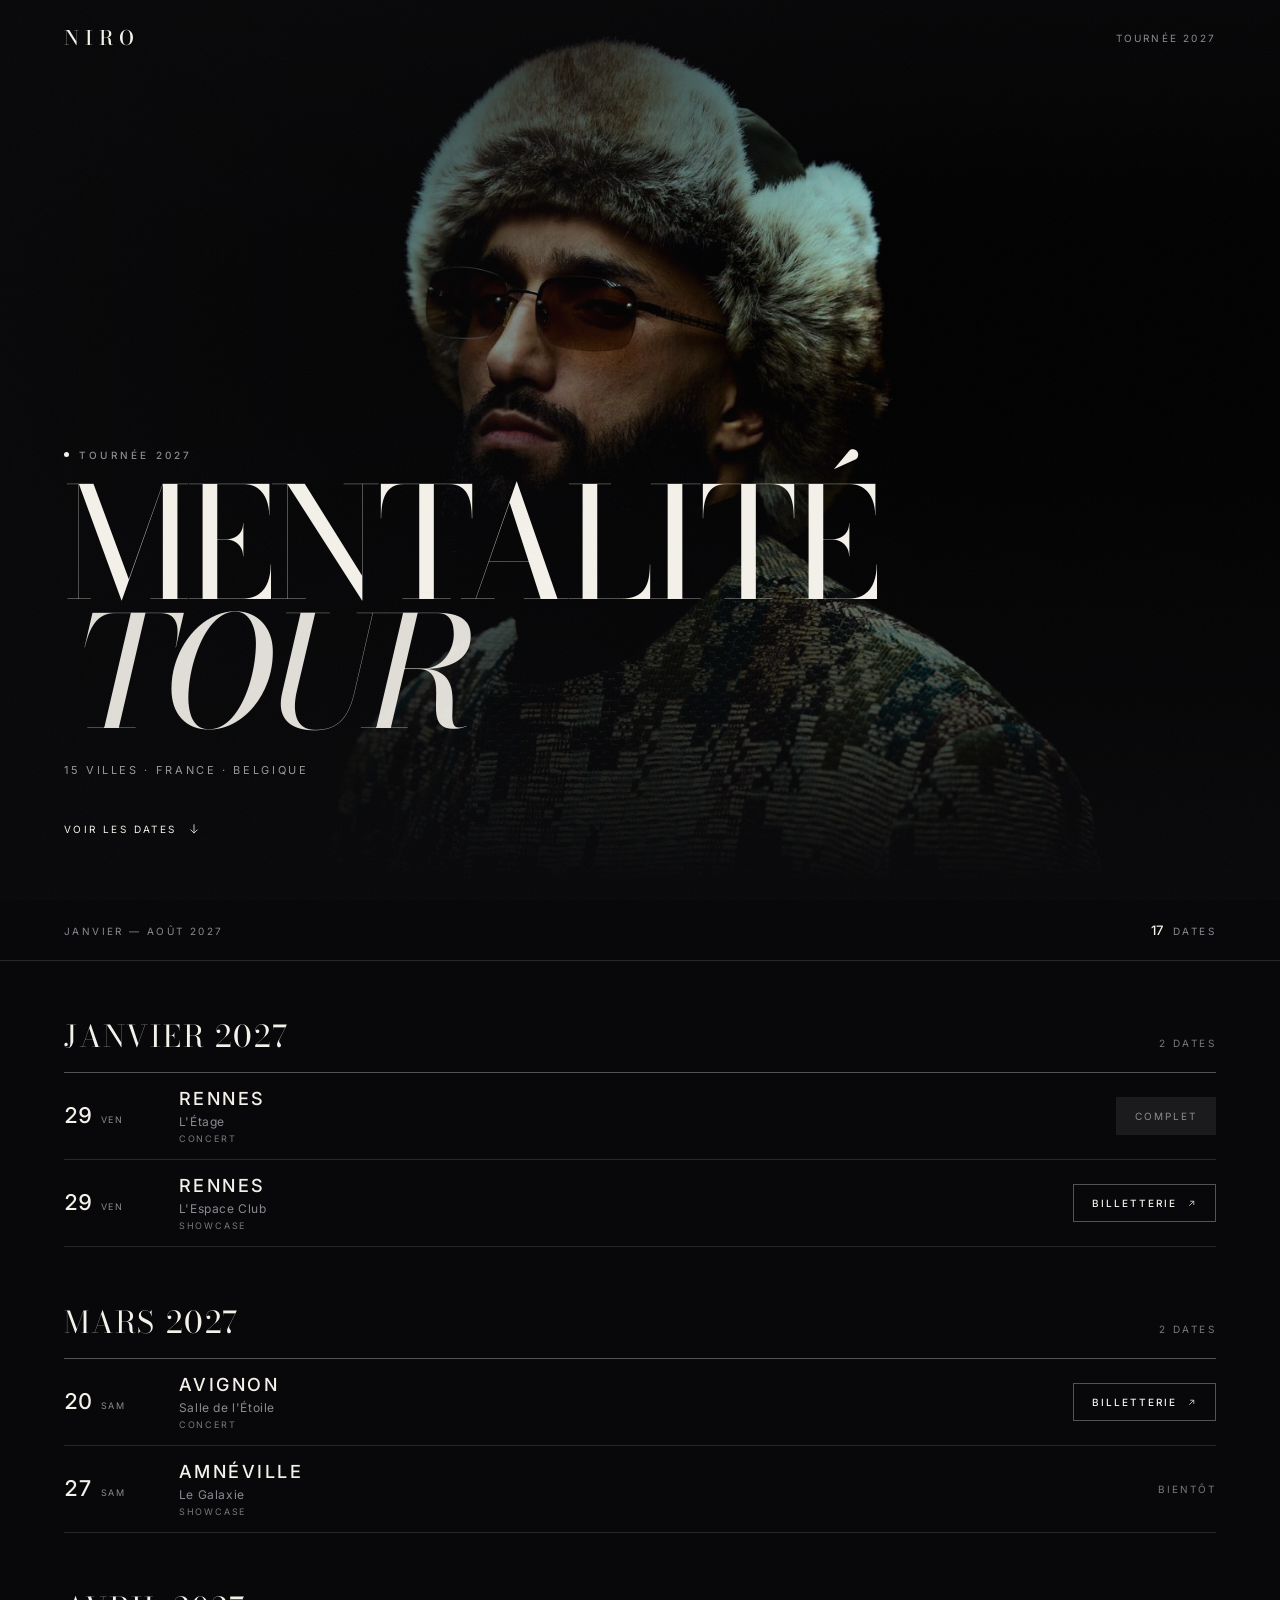
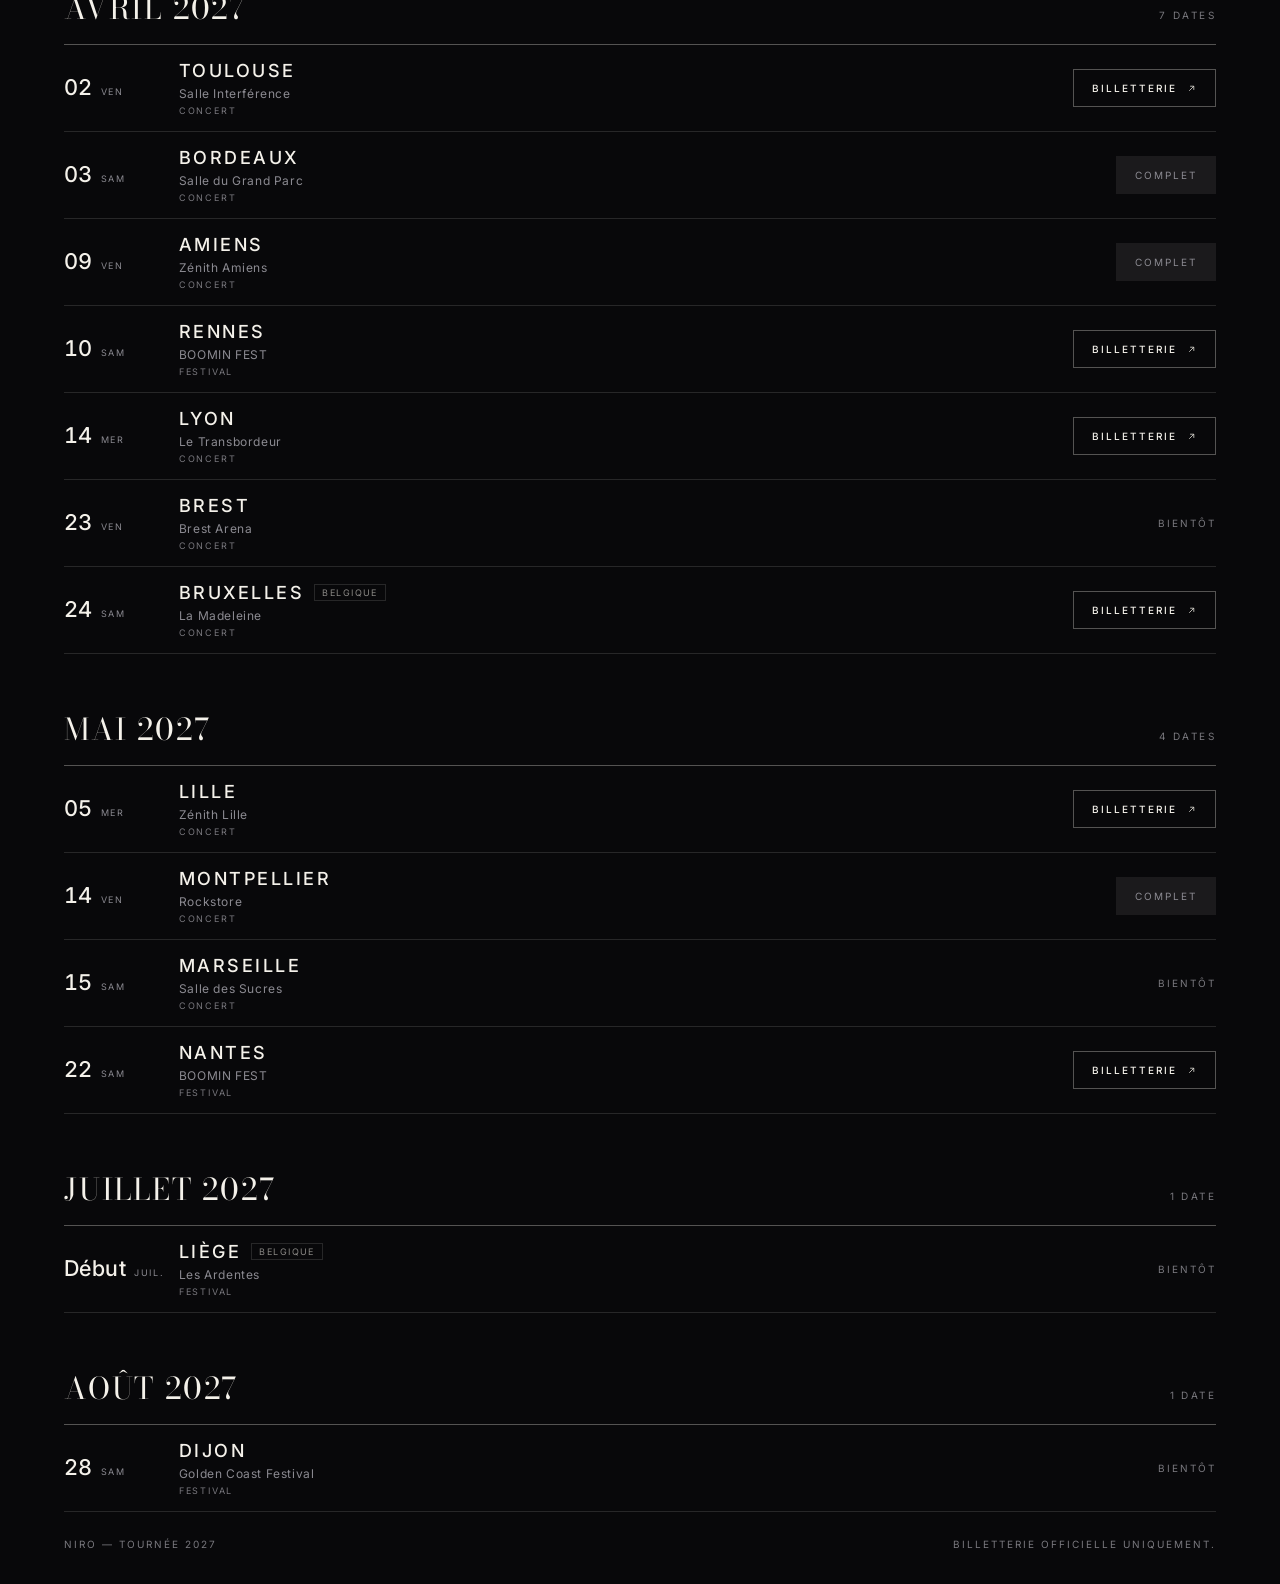
==== commit 6cbbc51f: "Billetterie Avignon, retrait du bloc Montréal" ====
--- a/index.html
+++ b/index.html
@@ -4,7 +4,7 @@
   <meta charset="utf-8">
   <meta name="viewport" content="width=device-width, initial-scale=1">
   <title>NIRO — Mentalité Tour 2027</title>
-  <meta name="description" content="NIRO, tournée 2027. Toutes les dates, les villes et la billetterie officielle : Rennes, Avignon, Amnéville, Toulouse, Bordeaux, Amiens, Lyon, Brest, Bruxelles, Lille, Montpellier, Marseille, Nantes, Liège, Dijon, Montréal.">
+  <meta name="description" content="NIRO, tournée 2027. Toutes les dates, les villes et la billetterie officielle : Rennes, Avignon, Amnéville, Toulouse, Bordeaux, Amiens, Lyon, Brest, Bruxelles, Lille, Montpellier, Marseille, Nantes, Liège, Dijon.">
   <meta name="theme-color" content="#08080a">
   <meta property="og:type" content="website">
   <meta property="og:title" content="NIRO — Mentalité Tour 2027">
@@ -15,7 +15,7 @@
   <link rel="preconnect" href="https://fonts.googleapis.com">
   <link rel="preconnect" href="https://fonts.gstatic.com" crossorigin>
   <link href="https://fonts.googleapis.com/css2?family=Bodoni+Moda:opsz,wght@6..96,400;6..96,500&family=Inter:wght@300;400;500;600&display=swap" rel="stylesheet">
-  <link rel="stylesheet" href="styles.css?v=2">
+  <link rel="stylesheet" href="styles.css?v=3">
 </head>
 <body>
   <a class="skip" href="#dates">Aller aux dates</a>
@@ -40,7 +40,7 @@
           <span>Mentalité</span>
           <span>Tour</span>
         </h1>
-        <p class="hero-sub" id="hero-sub">France · Belgique · Canada</p>
+        <p class="hero-sub" id="hero-sub">France · Belgique</p>
         <a class="scroll-cue" href="#dates">
           Voir les dates
           <svg viewBox="0 0 24 24" aria-hidden="true"><path d="M12 4v15M6 13l6 6 6-6"/></svg>
@@ -61,13 +61,6 @@
       </noscript>
     </section>
 
-    <section class="tba" aria-labelledby="tba-title">
-      <div class="tba-inner">
-        <p class="eyebrow"><span class="eyebrow-dot" aria-hidden="true"></span>À venir</p>
-        <h2 class="tba-city" id="tba-title">Montréal</h2>
-        <p class="tba-text">Olympia — la date sera annoncée cette semaine.</p>
-      </div>
-    </section>
   </main>
 
   <footer class="site-foot">
@@ -75,6 +68,6 @@
     <span class="foot-note">Billetterie officielle uniquement.</span>
   </footer>
 
-  <script src="tour.js?v=2"></script>
+  <script src="tour.js?v=3"></script>
 </body>
 </html>
--- a/styles.css
+++ b/styles.css
@@ -416,6 +416,14 @@
   color: var(--muted);
 }
 
+.date-kind {
+  margin: 4px 0 0;
+  font-size: 9px;
+  letter-spacing: 0.2em;
+  text-transform: uppercase;
+  color: var(--muted-dim);
+}
+
 .date-action { justify-self: end; }
 
 .btn {
@@ -475,36 +483,6 @@
   padding: 40px 0;
   color: var(--muted);
   font-size: 13px;
-}
-
-/* ---------- tba ---------- */
-
-.tba {
-  margin-top: clamp(60px, 9vw, 120px);
-  padding: calc(clamp(52px, 9vw, 108px) * var(--site-space, 1)) var(--gutter);
-  background: var(--bg-raise);
-  border-top: 1px solid var(--line);
-  border-bottom: 1px solid var(--line);
-}
-
-.tba-inner { max-width: 900px; }
-
-.tba-city {
-  margin: 0;
-  font-family: var(--display);
-  font-weight: 400;
-  font-size: calc(clamp(46px, 9vw, 120px) * var(--site-type, 1));
-  line-height: 0.9;
-  letter-spacing: -0.02em;
-  text-transform: uppercase;
-}
-
-.tba-text {
-  margin: 18px 0 0;
-  font-size: 11px;
-  letter-spacing: 0.22em;
-  text-transform: uppercase;
-  color: var(--muted);
 }
 
 /* ---------- mentions légales ---------- */
@@ -608,6 +586,7 @@
   .date-city { font-size: 14px; letter-spacing: 0.1em; gap: 7px; }
   .legal-list > div { grid-template-columns: 1fr; gap: 2px; }
   .date-venue { font-size: 11px; margin-top: 4px; }
+  .date-kind { font-size: 8px; letter-spacing: 0.16em; margin-top: 3px; }
   .tag { padding: 1px 5px; font-size: 8px; }
 
   .btn, .badge { padding: 10px 12px; font-size: 9px; letter-spacing: 0.14em; }
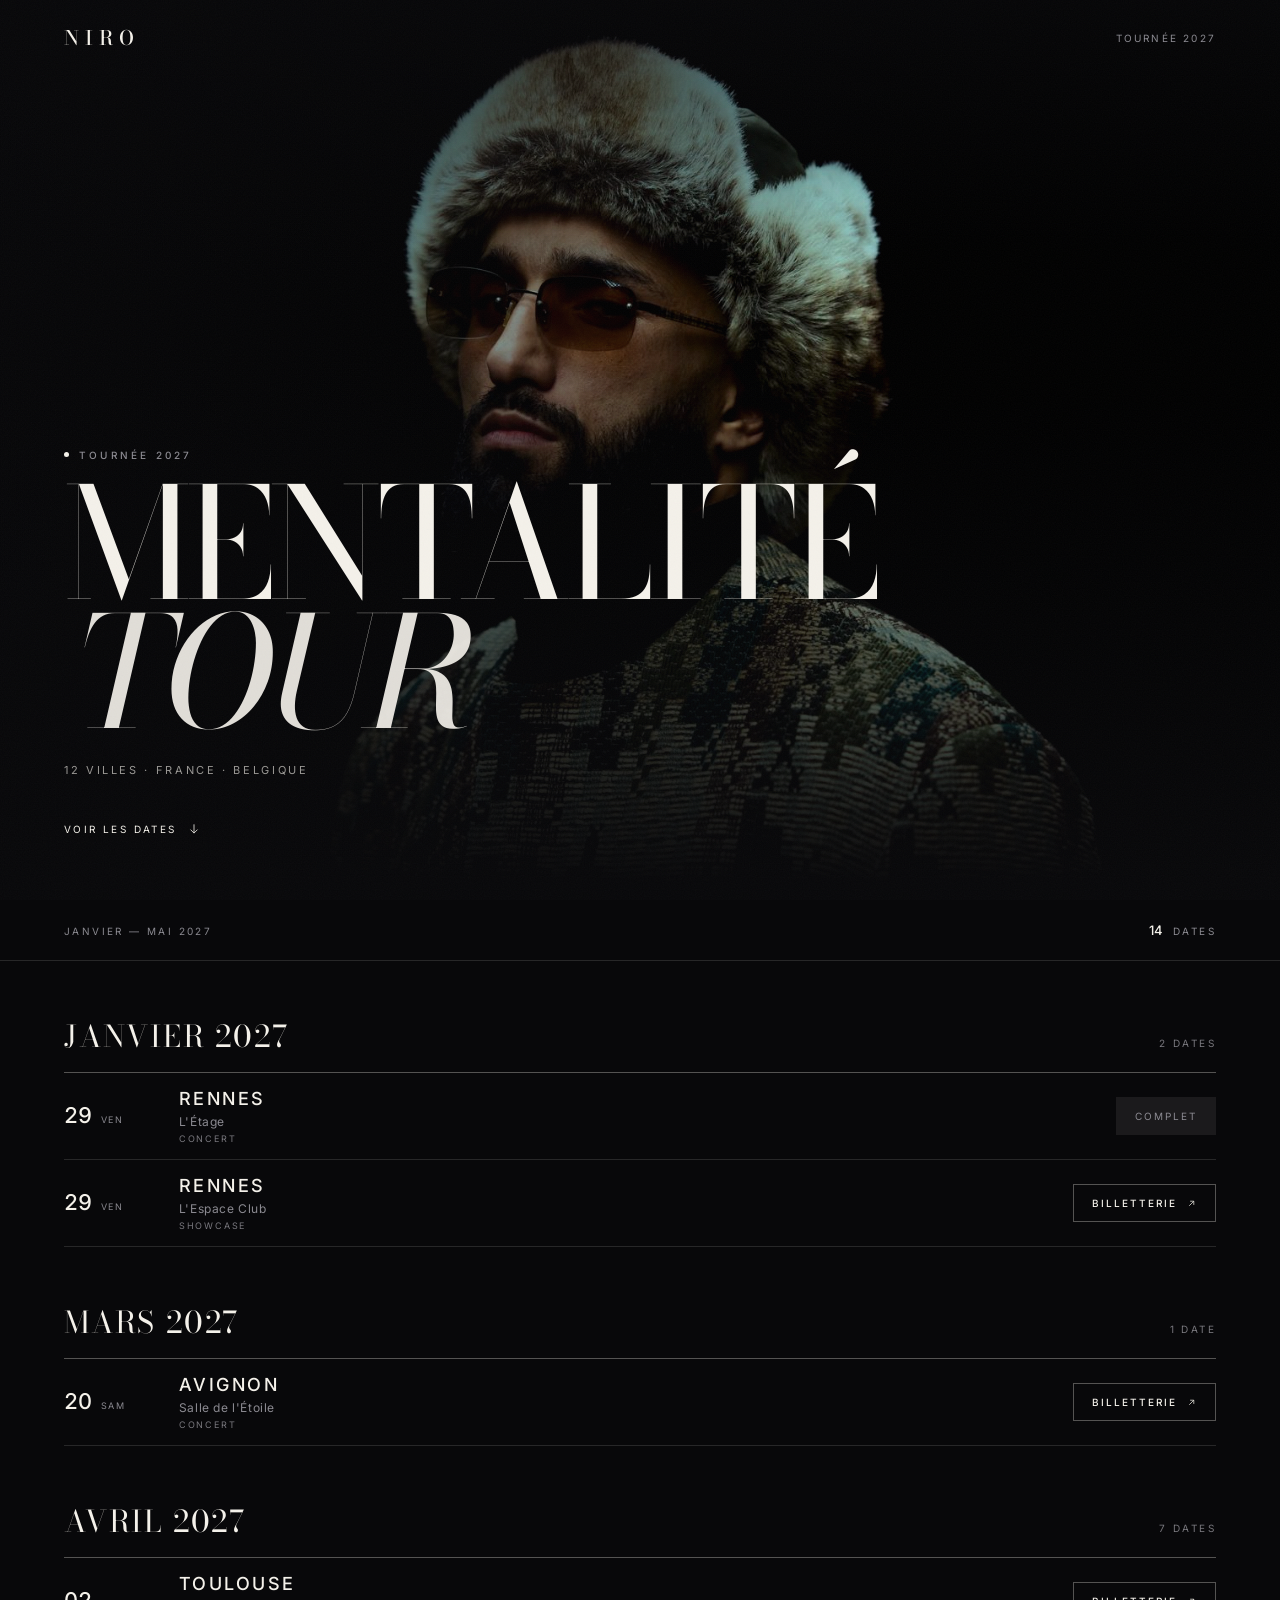
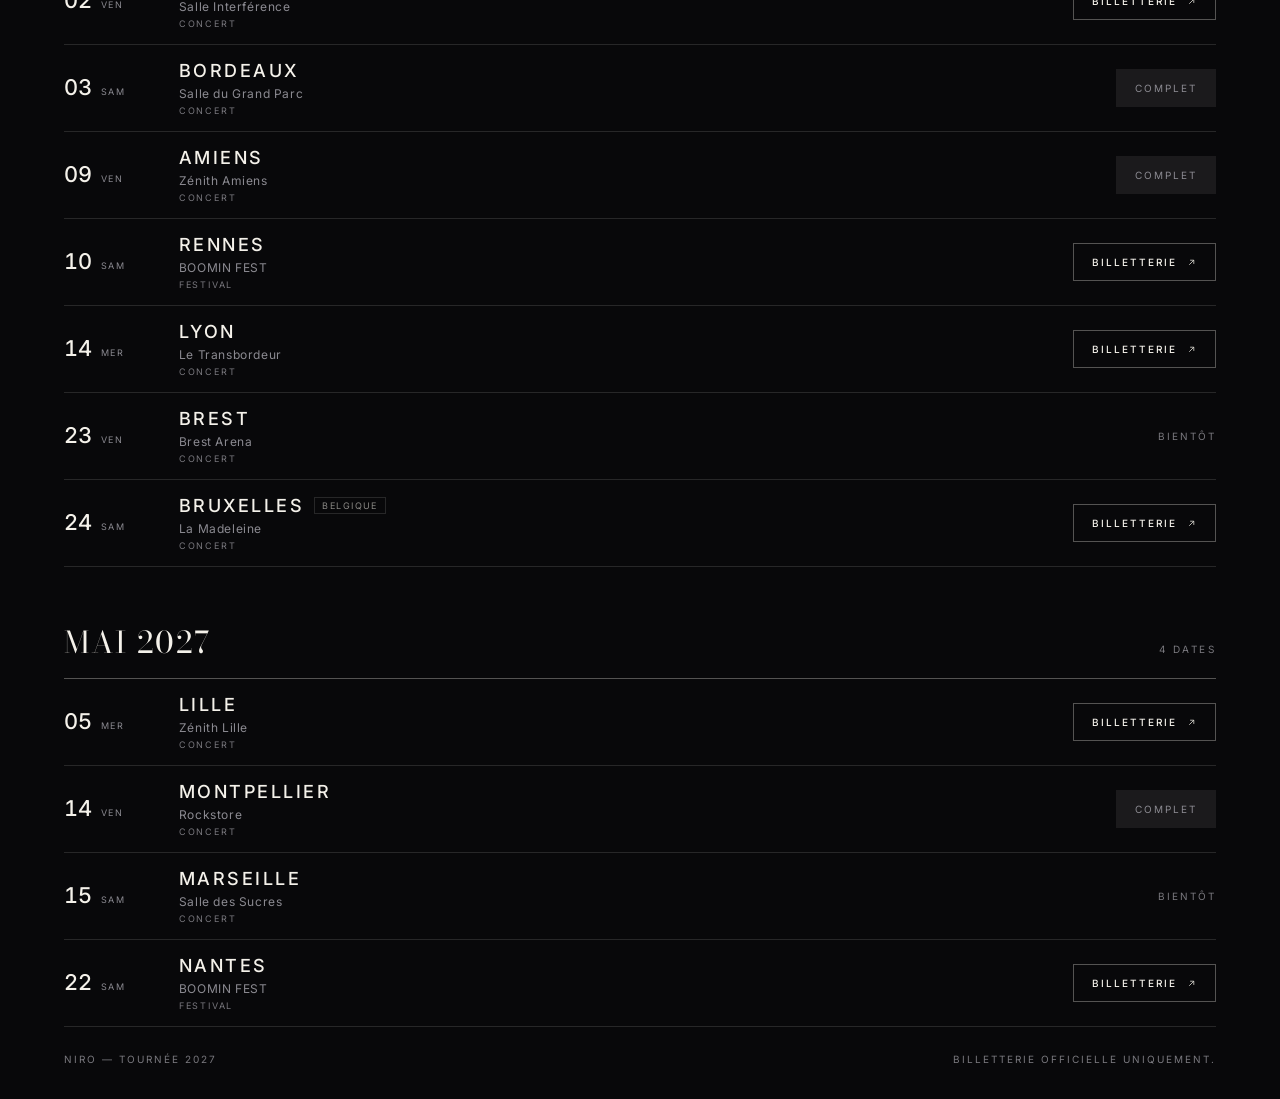
==== commit 59918bb2: "Retrait des dates sans billetterie (Amnéville, Les Ardentes, Dijon)" ====
--- a/index.html
+++ b/index.html
@@ -4,7 +4,7 @@
   <meta charset="utf-8">
   <meta name="viewport" content="width=device-width, initial-scale=1">
   <title>NIRO — Mentalité Tour 2027</title>
-  <meta name="description" content="NIRO, tournée 2027. Toutes les dates, les villes et la billetterie officielle : Rennes, Avignon, Amnéville, Toulouse, Bordeaux, Amiens, Lyon, Brest, Bruxelles, Lille, Montpellier, Marseille, Nantes, Liège, Dijon.">
+  <meta name="description" content="NIRO, tournée 2027. Toutes les dates, les villes et la billetterie officielle : Rennes, Avignon, Toulouse, Bordeaux, Amiens, Lyon, Brest, Bruxelles, Lille, Montpellier, Marseille, Nantes.">
   <meta name="theme-color" content="#08080a">
   <meta property="og:type" content="website">
   <meta property="og:title" content="NIRO — Mentalité Tour 2027">
@@ -15,7 +15,7 @@
   <link rel="preconnect" href="https://fonts.googleapis.com">
   <link rel="preconnect" href="https://fonts.gstatic.com" crossorigin>
   <link href="https://fonts.googleapis.com/css2?family=Bodoni+Moda:opsz,wght@6..96,400;6..96,500&family=Inter:wght@300;400;500;600&display=swap" rel="stylesheet">
-  <link rel="stylesheet" href="styles.css?v=3">
+  <link rel="stylesheet" href="styles.css?v=4">
 </head>
 <body>
   <a class="skip" href="#dates">Aller aux dates</a>
@@ -49,8 +49,8 @@
     </section>
 
     <div class="summary" aria-hidden="true">
-      <span id="summary-range">Janvier — Août 2027</span>
-      <span class="summary-right"><b id="summary-count">17</b> dates</span>
+      <span id="summary-range">Janvier — Mai 2027</span>
+      <span class="summary-right"><b id="summary-count">14</b> dates</span>
     </div>
 
     <section class="dates" id="dates" aria-labelledby="dates-title">
@@ -68,6 +68,6 @@
     <span class="foot-note">Billetterie officielle uniquement.</span>
   </footer>
 
-  <script src="tour.js?v=3"></script>
+  <script src="tour.js?v=4"></script>
 </body>
 </html>
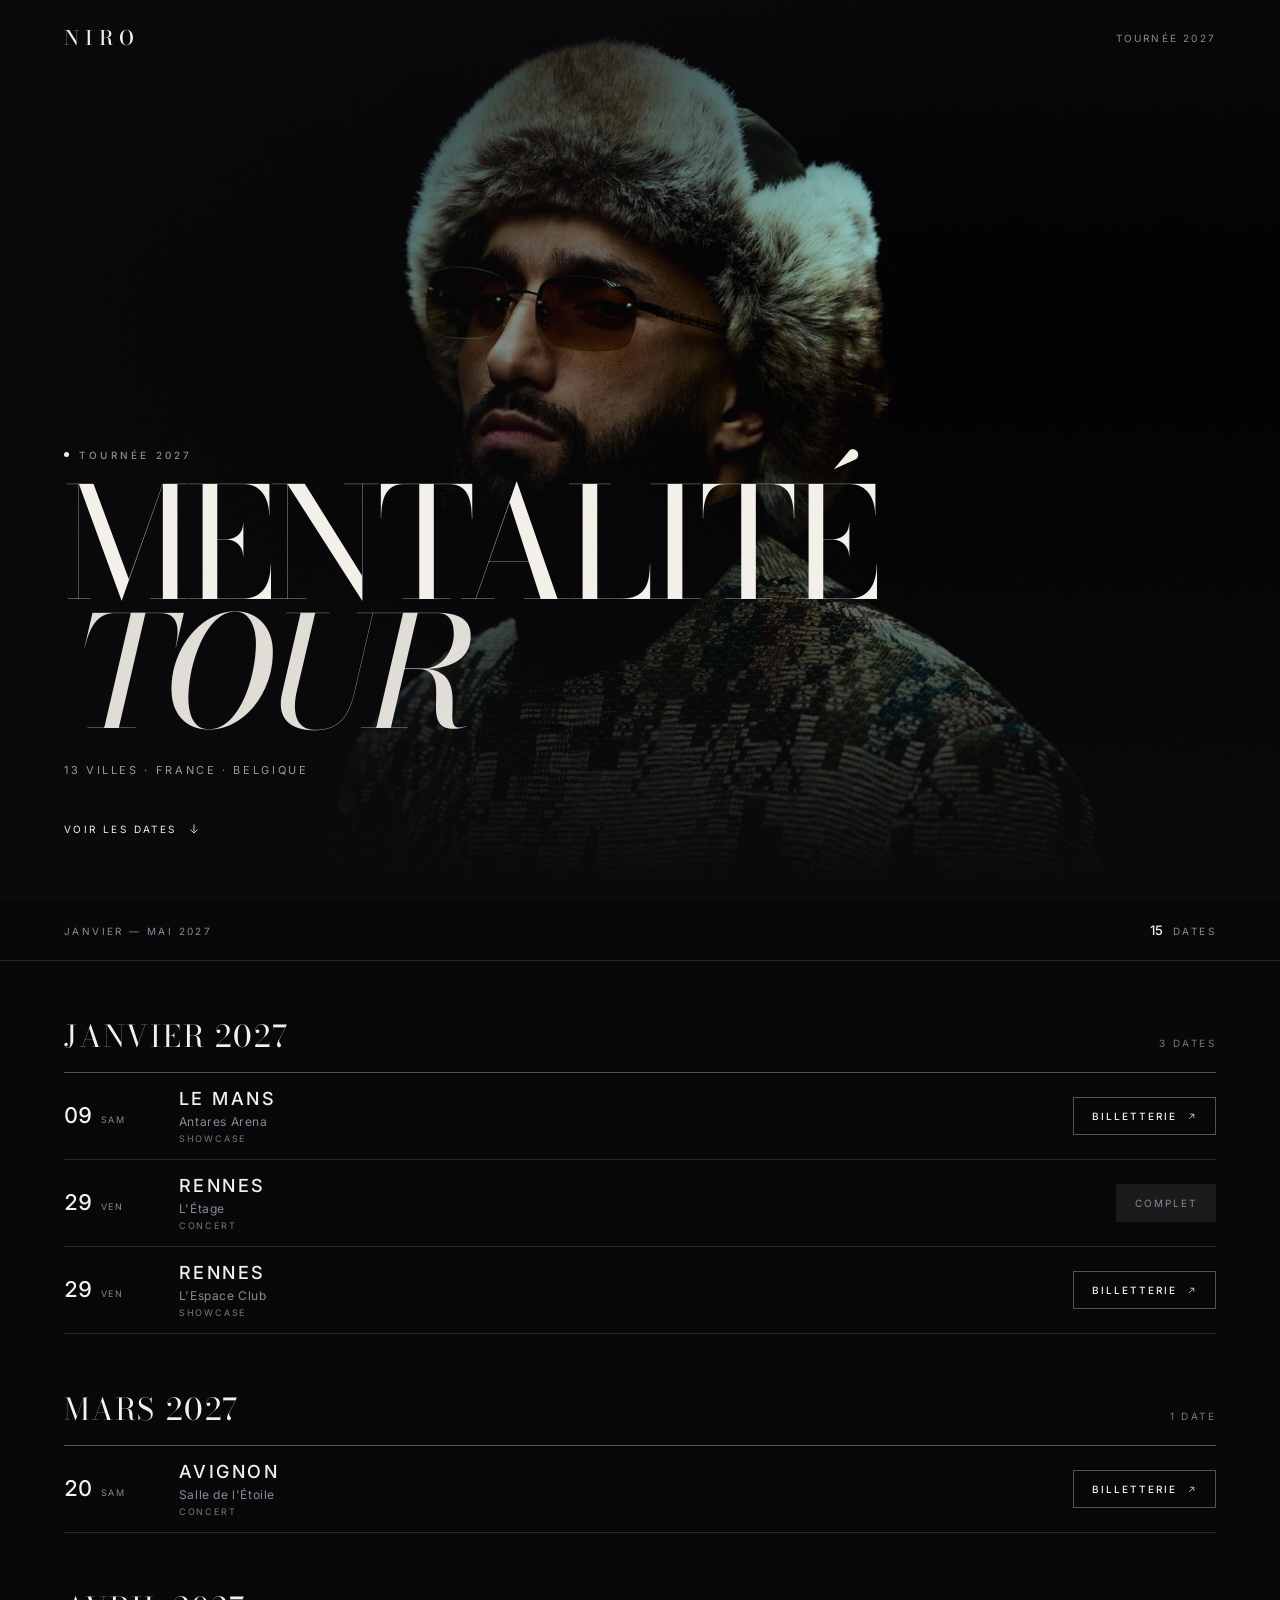
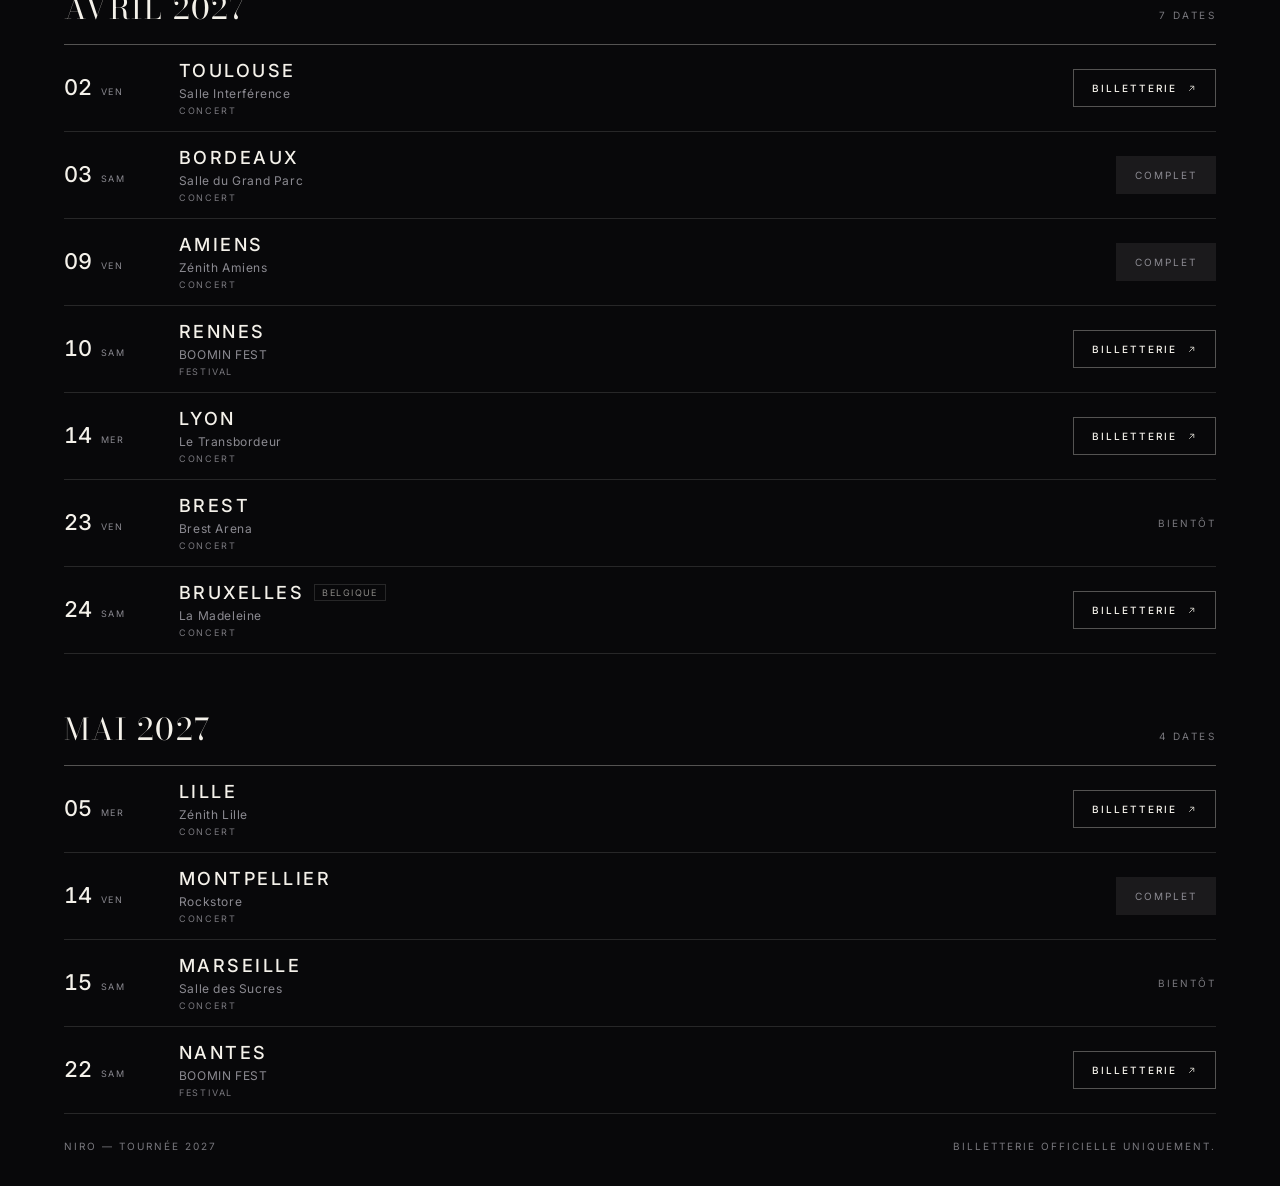
==== commit f13ed611: "Billetterie Le Mans (Antares Arena), showcase 09/01" ====
--- a/index.html
+++ b/index.html
@@ -4,7 +4,7 @@
   <meta charset="utf-8">
   <meta name="viewport" content="width=device-width, initial-scale=1">
   <title>NIRO — Mentalité Tour 2027</title>
-  <meta name="description" content="NIRO, tournée 2027. Toutes les dates, les villes et la billetterie officielle : Rennes, Avignon, Toulouse, Bordeaux, Amiens, Lyon, Brest, Bruxelles, Lille, Montpellier, Marseille, Nantes.">
+  <meta name="description" content="NIRO, tournée 2027. Toutes les dates, les villes et la billetterie officielle : Le Mans, Rennes, Avignon, Toulouse, Bordeaux, Amiens, Lyon, Brest, Bruxelles, Lille, Montpellier, Marseille, Nantes.">
   <meta name="theme-color" content="#08080a">
   <meta property="og:type" content="website">
   <meta property="og:title" content="NIRO — Mentalité Tour 2027">
@@ -15,7 +15,7 @@
   <link rel="preconnect" href="https://fonts.googleapis.com">
   <link rel="preconnect" href="https://fonts.gstatic.com" crossorigin>
   <link href="https://fonts.googleapis.com/css2?family=Bodoni+Moda:opsz,wght@6..96,400;6..96,500&family=Inter:wght@300;400;500;600&display=swap" rel="stylesheet">
-  <link rel="stylesheet" href="styles.css?v=4">
+  <link rel="stylesheet" href="styles.css?v=5">
 </head>
 <body>
   <a class="skip" href="#dates">Aller aux dates</a>
@@ -50,7 +50,7 @@
 
     <div class="summary" aria-hidden="true">
       <span id="summary-range">Janvier — Mai 2027</span>
-      <span class="summary-right"><b id="summary-count">14</b> dates</span>
+      <span class="summary-right"><b id="summary-count">15</b> dates</span>
     </div>
 
     <section class="dates" id="dates" aria-labelledby="dates-title">
@@ -68,6 +68,6 @@
     <span class="foot-note">Billetterie officielle uniquement.</span>
   </footer>
 
-  <script src="tour.js?v=4"></script>
+  <script src="tour.js?v=5"></script>
 </body>
 </html>
